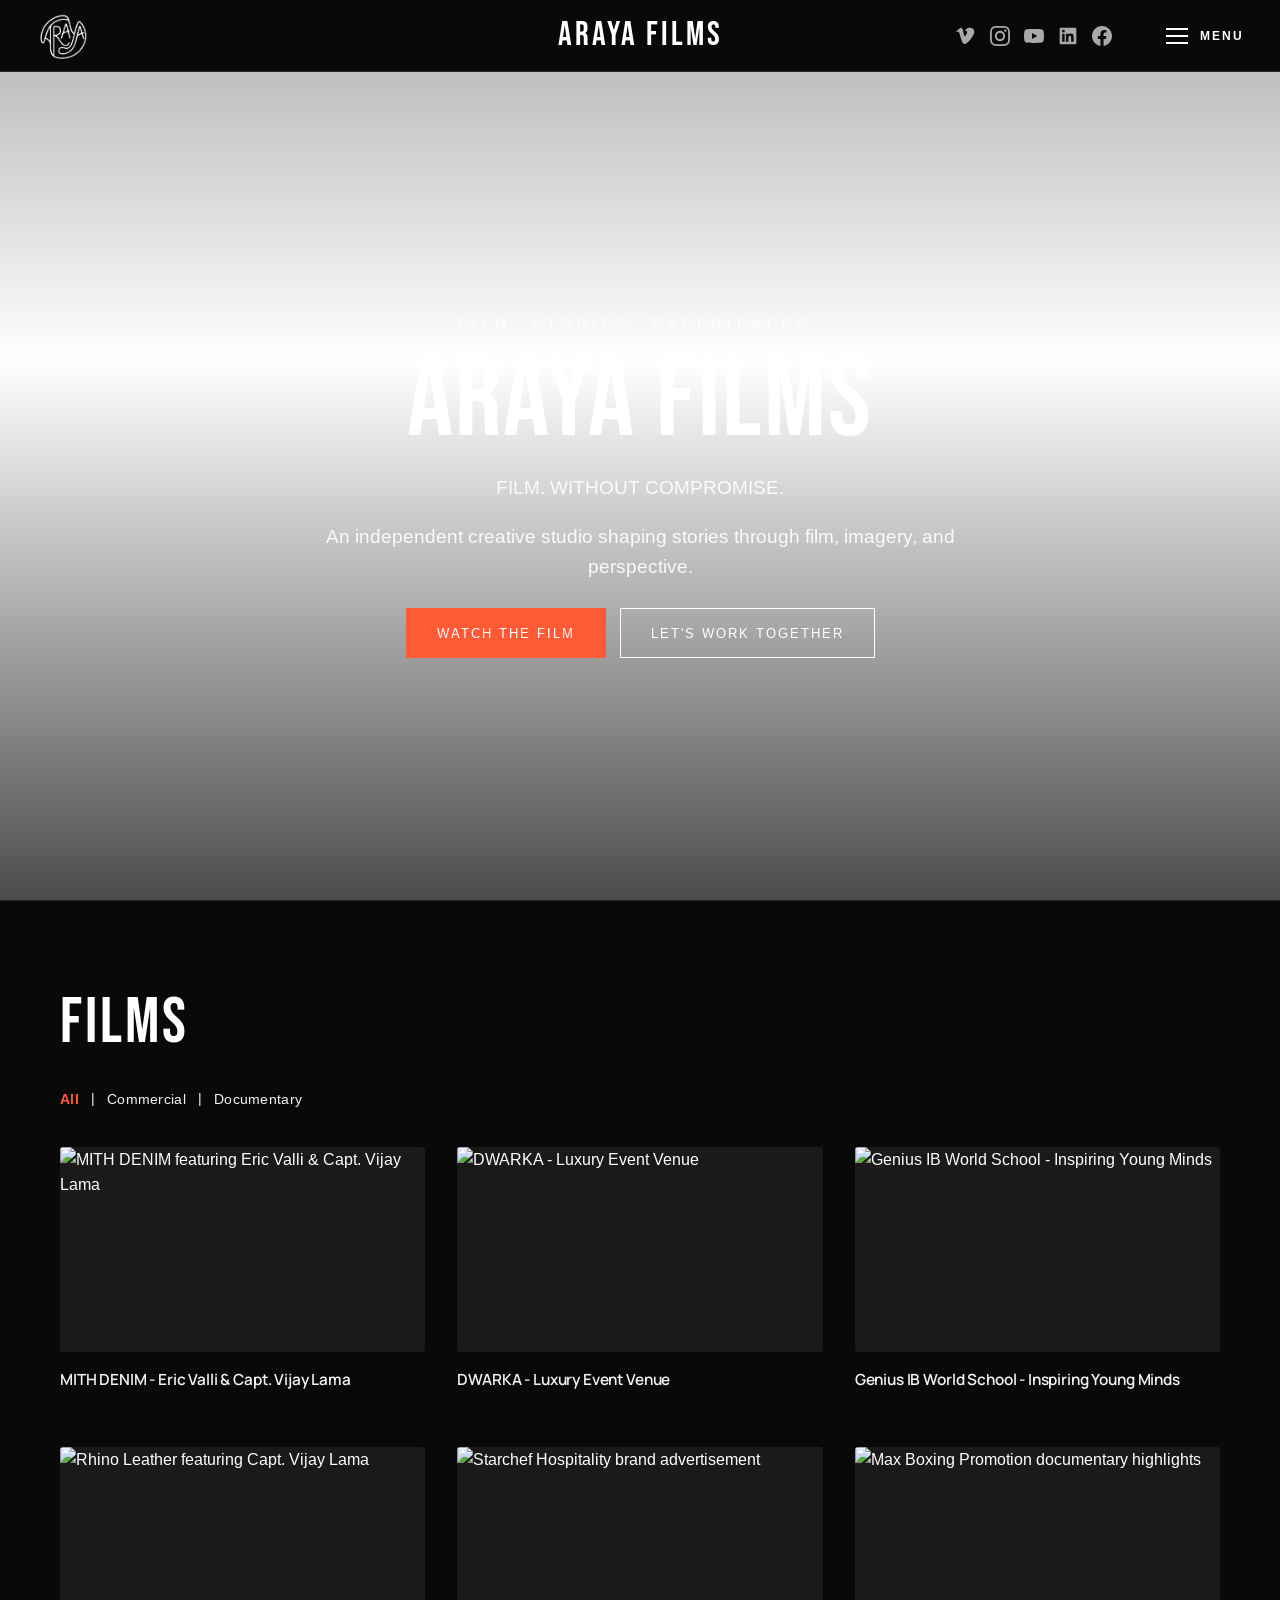
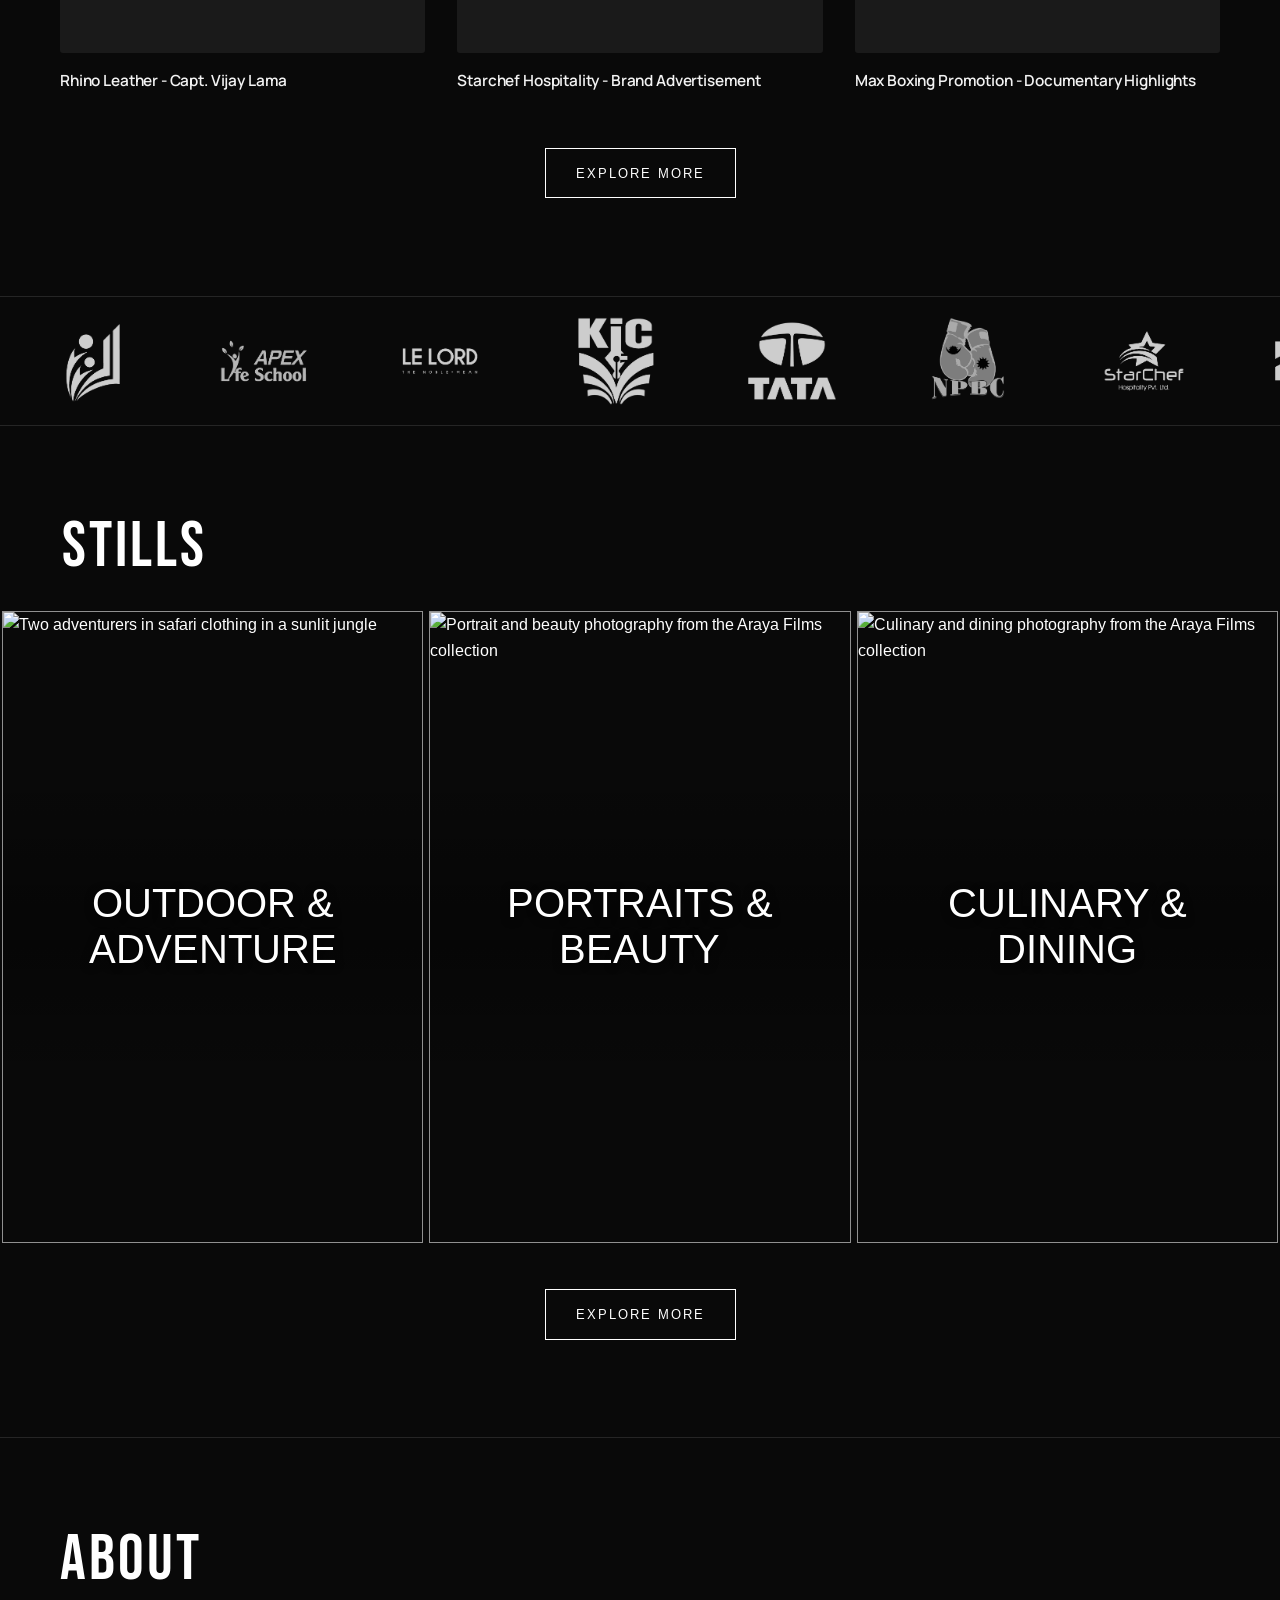
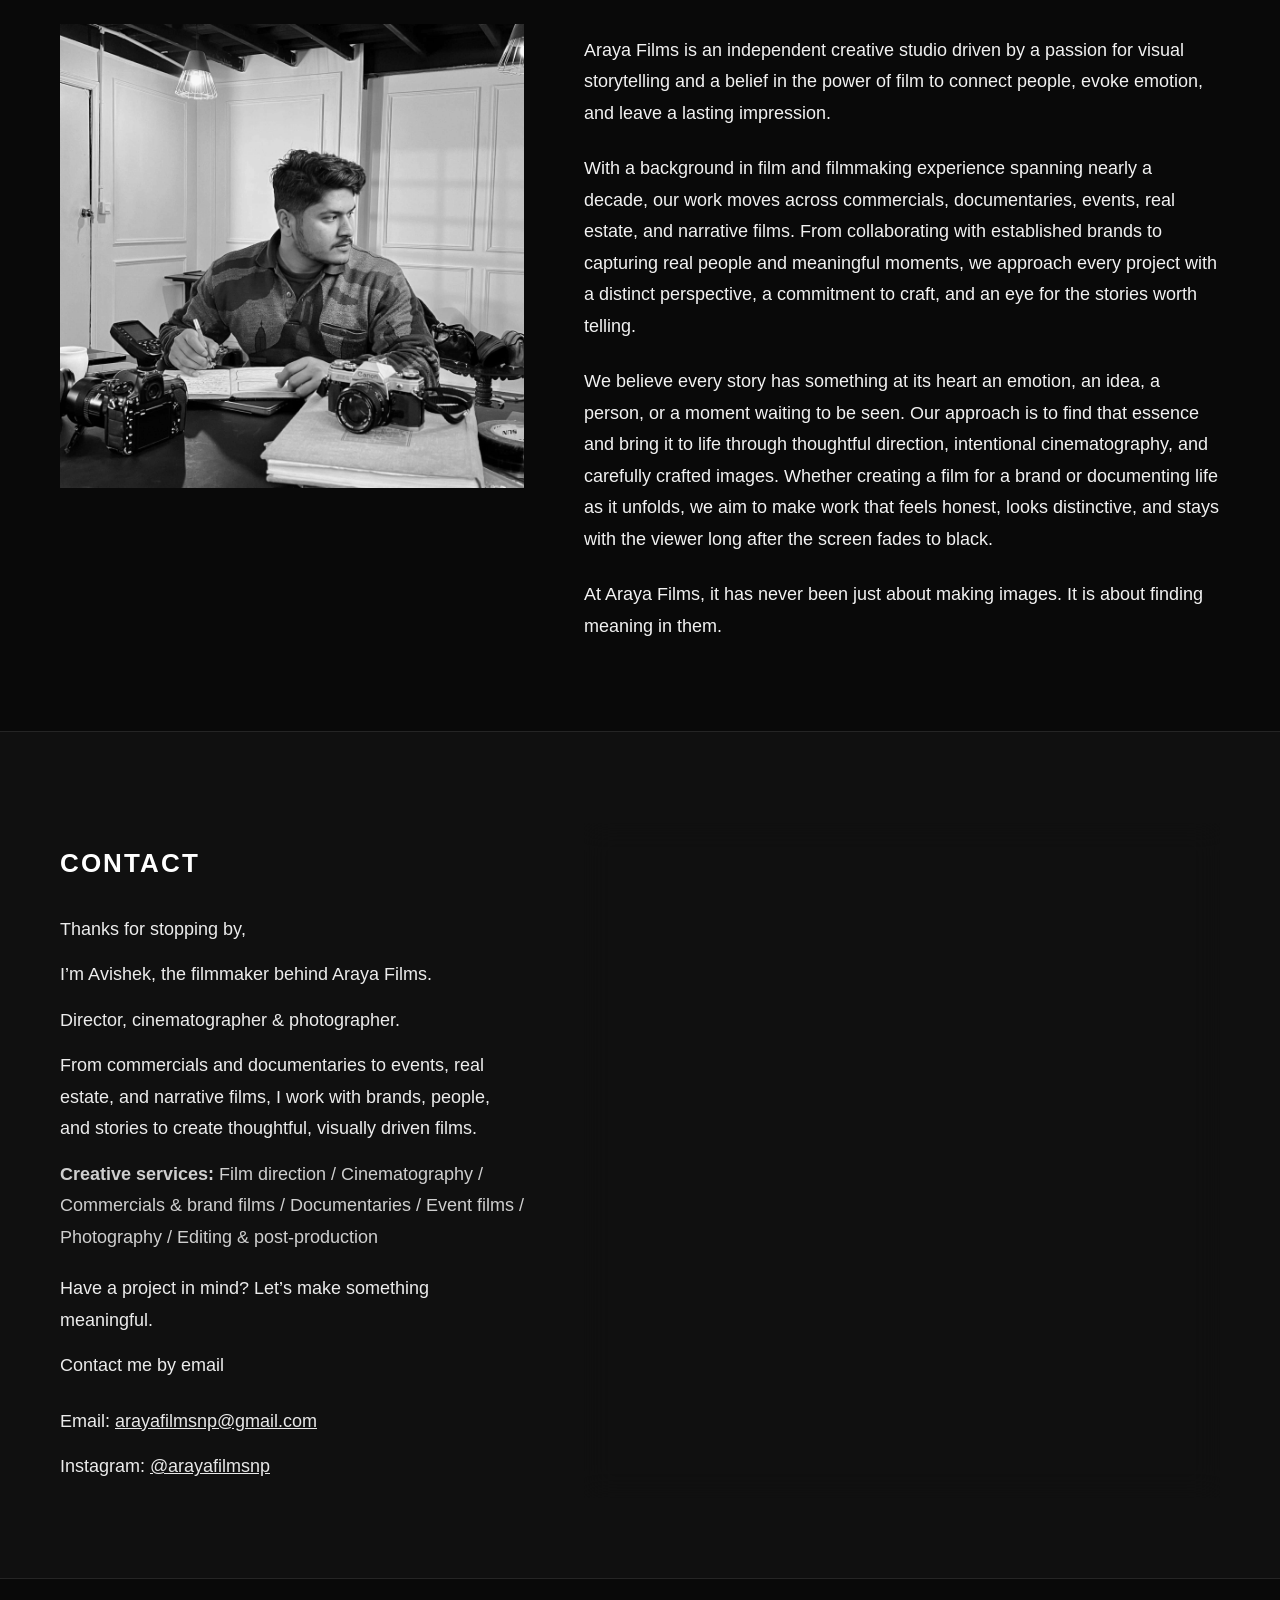
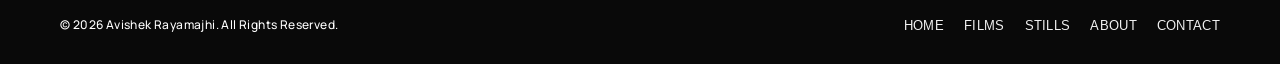
==== index.html @ 0a6249f9 "video" ====
<!DOCTYPE html>
<html lang="en">
<head>
  <meta charset="UTF-8" />
  <meta name="viewport" content="width=device-width, initial-scale=1.0" />
  <title>Araya Films · Filmmaker & Cinematographer </title>
  <meta name="description" content="Araya Films — Independent film production collective based in Christchurch, New Zealand. Directed and shot by Avishek: documentary, commercial, surf, and narrative film." />
  <link rel="stylesheet" href="css/style.css" />
  <link rel="stylesheet" href="css/effects.css?v=14" />
</head>
<body class="home-page">

  <!-- ═══════════════════════════════════════════
       HEADER
  ═══════════════════════════════════════════ -->
  <header class="site-header">
    <div class="header__top">
      <div class="header__left">
        <a class="header__brand" href="#home" aria-label="Araya Films home">
          <img src="assets/images/logo.png" alt="Araya Films logo" />
        </a>
      </div>
      <button class="hamburger" aria-label="Open menu" aria-expanded="false" aria-controls="main-nav">
        <span></span><span></span><span></span>
        <b>MENU</b>
      </button>
      <!-- Social Icons -->
      <div class="header__social" aria-label="Social media links">
        <a href="https://vimeo.com/user265336481" target="_blank" rel="noopener" aria-label="Vimeo">
          <svg viewBox="0 0 24 24" aria-hidden="true"><path d="M22 7.2c-.1 2.1-1.6 5-4.4 8.7-3 3.8-5.5 5.7-7.5 5.7-1.3 0-2.3-1.2-3.2-3.5L4 8.4c-.3-1.2-.7-1.8-1-1.8-.1 0-.7.3-1.7 1L.4 6.3l2.7-2.4C4.3 2.9 5.2 2.3 5.8 2.3c1.4-.1 2.3.8 2.6 2.9.4 2.3.6 3.7.8 4.2.4 1.9.8 2.8 1.3 2.8.4 0 1-.6 1.7-1.8.8-1.2 1.2-2.1 1.2-2.8.1-1-.3-1.6-1.2-1.6-.4 0-.9.1-1.3.3.9-2.9 2.6-4.3 5.1-4.2 4.2.1 6.1 1.8 6 5.1z"/></svg>
        </a>
        <a href="https://www.instagram.com/arayafilmsnp/" target="_blank" rel="noopener" aria-label="Instagram">
          <svg viewBox="0 0 24 24" xmlns="http://www.w3.org/2000/svg"><path d="M12 2.163c3.204 0 3.584.012 4.85.07 3.252.148 4.771 1.691 4.919 4.919.058 1.265.069 1.645.069 4.849 0 3.205-.012 3.584-.069 4.849-.149 3.225-1.664 4.771-4.919 4.919-1.266.058-1.644.07-4.85.07-3.204 0-3.584-.012-4.849-.07-3.26-.149-4.771-1.699-4.919-4.92-.058-1.265-.07-1.644-.07-4.849 0-3.204.013-3.583.07-4.849.149-3.227 1.664-4.771 4.919-4.919 1.266-.057 1.645-.069 4.849-.069zm0-2.163c-3.259 0-3.667.014-4.947.072-4.358.2-6.78 2.618-6.98 6.98-.059 1.281-.073 1.689-.073 4.948 0 3.259.014 3.668.072 4.948.2 4.358 2.618 6.78 6.98 6.98 1.281.058 1.689.072 4.948.072 3.259 0 3.668-.014 4.948-.072 4.354-.2 6.782-2.618 6.979-6.98.059-1.28.073-1.689.073-4.948 0-3.259-.014-3.667-.072-4.947-.196-4.354-2.617-6.78-6.979-6.98-1.281-.059-1.69-.073-4.949-.073zm0 5.838c-3.403 0-6.162 2.759-6.162 6.162s2.759 6.163 6.162 6.163 6.162-2.759 6.162-6.163c0-3.403-2.759-6.162-6.162-6.162zm0 10.162c-2.209 0-4-1.79-4-4 0-2.209 1.791-4 4-4s4 1.791 4 4c0 2.21-1.791 4-4 4zm6.406-11.845c-.796 0-1.441.645-1.441 1.44s.645 1.44 1.441 1.44c.795 0 1.439-.645 1.439-1.44s-.644-1.44-1.439-1.44z"/></svg>
        </a>
        <a href="https://www.youtube.com/@ArayaFilmsNP" target="_blank" rel="noopener" aria-label="YouTube">
          <svg viewBox="0 0 24 24" xmlns="http://www.w3.org/2000/svg"><path d="M23.495 6.205a3.007 3.007 0 0 0-2.088-2.088c-1.87-.501-9.396-.501-9.396-.501s-7.507-.01-9.396.501A3.007 3.007 0 0 0 .527 6.205a31.247 31.247 0 0 0-.522 5.805 31.247 31.247 0 0 0 .522 5.783 3.007 3.007 0 0 0 2.088 2.088c1.868.502 9.396.502 9.396.502s7.506 0 9.396-.502a3.007 3.007 0 0 0 2.088-2.088 31.247 31.247 0 0 0 .5-5.783 31.247 31.247 0 0 0-.5-5.805zM9.609 15.601V8.408l6.264 3.602z"/></svg>
        </a>
        <a href="https://www.linkedin.com/company/arayafilms/" target="_blank" rel="noopener" aria-label="LinkedIn">
          <svg viewBox="0 0 24 24" aria-hidden="true"><path d="M20.45 2H3.55C2.69 2 2 2.68 2 3.52v16.96c0 .84.69 1.52 1.55 1.52h16.9c.86 0 1.55-.68 1.55-1.52V3.52c0-.84-.69-1.52-1.55-1.52zM7.93 18.75H4.98V9.2h2.95v9.55zM6.45 7.9a1.71 1.71 0 1 1 0-3.42 1.71 1.71 0 0 1 0 3.42zm12.3 10.85H15.8V14.1c0-1.11-.02-2.54-1.55-2.54-1.55 0-1.79 1.21-1.79 2.46v4.73H9.51V9.2h2.83v1.3h.04c.39-.74 1.36-1.52 2.8-1.52 3 0 3.57 1.98 3.57 4.55v5.22z"/></svg>
        </a>
        <a href="https://www.facebook.com/Arayafilmsnp" target="_blank" rel="noopener" aria-label="Facebook">
          <svg viewBox="0 0 24 24" xmlns="http://www.w3.org/2000/svg"><path d="M24 12.073c0-6.627-5.373-12-12-12s-12 5.373-12 12c0 5.99 4.388 10.954 10.125 11.854v-8.385H7.078v-3.47h3.047V9.43c0-3.007 1.792-4.669 4.533-4.669 1.312 0 2.686.235 2.686.235v2.953H15.83c-1.491 0-1.956.925-1.956 1.874v2.25h3.328l-.532 3.47h-2.796v8.385C19.612 23.027 24 18.062 24 12.073z"/></svg>
        </a>
      </div>
      <!-- Logo -->
      <div class="header__logo">
        <a href="#home">ARAYA FILMS</a>
      </div>
    </div>

    <!-- Navigation -->
    <nav class="header__nav" id="main-nav" aria-label="Main navigation" inert>
      <a href="#home">Home</a>
      <a href="video.html">Films</a>
      <a href="photo.html">STILLS</a>
      <a href="about.html">About</a>
      <a href="contact.html">Contact</a>
    </nav>
  </header>

  <!-- ═══════════════════════════════════════════
       HERO
  ═══════════════════════════════════════════ -->
  <main>
    <section id="home" class="hero" aria-label="Araya Films featured video">
      <div class="hero__video-wrap">
        <iframe
          class="hero__video"
          src="https://player.vimeo.com/video/1241353725?background=1&amp;autoplay=1&amp;muted=1&amp;loop=1&amp;playsinline=1"
          title="Araya Films featured film"
          allow="autoplay; encrypted-media; picture-in-picture"
          referrerpolicy="strict-origin-when-cross-origin"
          tabindex="-1"
          aria-hidden="true"
        ></iframe>
        <div class="hero__overlay">
          <p class="hero__eyebrow">FILM. STORIES. EXPERIENCES.</p>
          <h1 class="hero__title">ARAYA FILMS</h1>
          <p class="hero__tagline">FILM. WITHOUT COMPROMISE.</p>
          <p class="hero__tagline">An independent creative studio shaping stories through film, imagery, and perspective.</p>
          <div class="hero__cta">
            <a class="btn btn--solid" href="https://vimeo.com/1241353725" target="_blank" rel="noopener">Watch the film</a>
            <a class="btn" href="#contact">Let's work together</a>
          </div>
        </div>
      </div>
    </section>

    <section id="video" class="home-section video-page">
      <h2 class="home-section__heading">Films</h2>

      <!-- Filter Bar -->
      <div class="filter-bar" role="group" aria-label="Filter videos by category">
        <button class="filter-bar__item active" data-filter="all">All</button>
        <span class="filter-bar__sep">|</span>
        <button class="filter-bar__item" data-filter="commercial">Commercial</button>
        <span class="filter-bar__sep">|</span>
        <button class="filter-bar__item" data-filter="documentary">Documentary</button>
      </div>

      <!-- Video Grid -->
      <div class="video-grid">

        <article class="video-card" data-category="commercial" data-youtube-id="Uux17f0zGbc" tabindex="0" role="button" aria-label="Play MITH DENIM - Featuring Eric Valli &amp; Capt. Vijay Lama">
          <p class="video-card__title">MITH DENIM - Eric Valli &amp; Capt. Vijay Lama</p>
          <div class="video-card__thumbnail-wrap">
            <img class="video-card__thumbnail" src="https://i.ytimg.com/vi/Uux17f0zGbc/maxresdefault.jpg" alt="MITH DENIM featuring Eric Valli &amp; Capt. Vijay Lama" loading="lazy" />
          </div>
        </article>

        <article class="video-card" data-category="commercial" data-youtube-id="FcHYozYj7hc" tabindex="0" role="button" aria-label="Play DWARKA - Luxury Event Venue">
          <p class="video-card__title">DWARKA - Luxury Event Venue</p>
          <div class="video-card__thumbnail-wrap">
            <img class="video-card__thumbnail" src="https://i.ytimg.com/vi/FcHYozYj7hc/maxresdefault.jpg" alt="DWARKA - Luxury Event Venue" loading="lazy" />
          </div>
        </article>

        <article class="video-card" data-category="commercial" data-youtube-id="0odbYhpddE4" tabindex="0" role="button" aria-label="Play Genius IB World School - Inspiring Young Minds">
          <p class="video-card__title">Genius IB World School - Inspiring Young Minds</p>
          <div class="video-card__thumbnail-wrap">
            <img class="video-card__thumbnail" src="https://i.ytimg.com/vi/0odbYhpddE4/maxresdefault.jpg" alt="Genius IB World School - Inspiring Young Minds" loading="lazy" />
          </div>
        </article>

        <article class="video-card" data-category="commercial" data-youtube-id="MsE6sM8JlhQ" tabindex="0" role="button" aria-label="Play Rhino Leather - Featuring Capt. Vijay Lama">
          <p class="video-card__title">Rhino Leather - Capt. Vijay Lama</p>
          <div class="video-card__thumbnail-wrap">
            <img class="video-card__thumbnail" src="https://i.ytimg.com/vi/MsE6sM8JlhQ/maxresdefault.jpg" alt="Rhino Leather featuring Capt. Vijay Lama" loading="lazy" />
          </div>
        </article>

        <article class="video-card" data-category="commercial" data-youtube-id="2cQOiRifxII" tabindex="0" role="button" aria-label="Play Starchef Hospitality - Brand Advertisement">
          <p class="video-card__title">Starchef Hospitality - Brand Advertisement</p>
          <div class="video-card__thumbnail-wrap">
            <img class="video-card__thumbnail" src="https://i.ytimg.com/vi/2cQOiRifxII/maxresdefault.jpg" alt="Starchef Hospitality brand advertisement" loading="lazy" />
          </div>
        </article>

        <article class="video-card" data-category="documentary" data-youtube-id="84Jf79XKkms" tabindex="0" role="button" aria-label="Play Max Boxing Promotion - Documentary Highlights">
          <p class="video-card__title">Max Boxing Promotion - Documentary Highlights</p>
          <div class="video-card__thumbnail-wrap">
            <img class="video-card__thumbnail" src="https://i.ytimg.com/vi/84Jf79XKkms/maxresdefault.jpg" alt="Max Boxing Promotion documentary highlights" loading="lazy" />
          </div>
        </article>

        <article class="video-card hidden" data-category="commercial" data-youtube-id="dHi0sV9MF3M" tabindex="0" role="button" aria-label="Play Miss Global International - The Crown, The Glamour, The Glory">
          <p class="video-card__title">Miss Global International - The Crown, The Glamour, The Glory</p>
          <div class="video-card__thumbnail-wrap">
            <img class="video-card__thumbnail" src="https://i.ytimg.com/vi/dHi0sV9MF3M/maxresdefault.jpg" alt="Miss Global International" loading="lazy" />
          </div>
        </article>

        <article class="video-card hidden" data-category="commercial" data-youtube-id="iVH3ZJ4W5h8" tabindex="0" role="button" aria-label="Play Necked Express - Featuring Pradeep Khadka">
          <p class="video-card__title">Necked Express - Pradeep Khadka</p>
          <div class="video-card__thumbnail-wrap">
            <img class="video-card__thumbnail" src="https://i.ytimg.com/vi/iVH3ZJ4W5h8/maxresdefault.jpg" alt="Necked Express featuring Pradeep Khadka" loading="lazy" />
          </div>
        </article>

        <article class="video-card hidden" data-category="commercial" data-youtube-id="vj2KEvGwh6w" tabindex="0" role="button" aria-label="Play The Art of Sushi - Starchef Hospitality">
          <p class="video-card__title">The Art of Sushi - Starchef Hospitality</p>
          <div class="video-card__thumbnail-wrap">
            <img class="video-card__thumbnail" src="https://i.ytimg.com/vi/vj2KEvGwh6w/maxresdefault.jpg" alt="The Art of Sushi cinematic food film" loading="lazy" />
          </div>
        </article>

        <article class="video-card hidden" data-category="commercial" data-youtube-id="pedxbsb6y5U" tabindex="0" role="button" aria-label="Play Pulse Fitness">
          <p class="video-card__title">Pulse Fitness</p>
          <div class="video-card__thumbnail-wrap">
            <img class="video-card__thumbnail" src="https://i.ytimg.com/vi/pedxbsb6y5U/maxresdefault.jpg" alt="Pulse Fitness" loading="lazy" />
          </div>
        </article>

        <article class="video-card hidden" data-category="music" data-youtube-id="wwD7otixWow" tabindex="0" role="button" aria-label="Play The Noble - Mean I Le Lord">
          <p class="video-card__title">The Noble - Mean I Le Lord</p>
          <div class="video-card__thumbnail-wrap">
            <img class="video-card__thumbnail" src="https://i.ytimg.com/vi/wwD7otixWow/maxresdefault.jpg" alt="The Noble - Mean I Le Lord" loading="lazy" />
          </div>
        </article>

      </div><!-- /.video-grid -->
      <div class="home-section__actions">
        <a class="btn" href="video.html">Explore More</a>
      </div>
    </section>

    <section class="brand-strip home-section" aria-label="Brands we have worked with" tabindex="0">
      <div class="brand-strip__track">
        <ul class="brand-strip__group">
          <li class="brand-strip__item"><img src="assets/images/brands/genius.png" alt="Genius" width="980" height="980" loading="lazy" /></li>
          <li class="brand-strip__item"><img src="assets/images/brands/apex.png" alt="Apex" width="980" height="980" loading="lazy" /></li>
          <li class="brand-strip__item"><img src="assets/images/brands/le%20lord.png" alt="Le Lord" width="980" height="980" loading="lazy" /></li>
          <li class="brand-strip__item"><img src="assets/images/brands/KIC.png" alt="KIC" width="980" height="980" loading="lazy" /></li>
          <li class="brand-strip__item"><img src="assets/images/brands/tata.png" alt="Tata" width="980" height="980" loading="lazy" /></li>
          <li class="brand-strip__item"><img src="assets/images/brands/npbc.png" alt="NPBC" width="980" height="980" loading="lazy" /></li>
          <li class="brand-strip__item"><img src="assets/images/brands/starchef.png" alt="Starchef" width="980" height="980" loading="lazy" /></li>
          <li class="brand-strip__item"><img src="assets/images/brands/hfl.png" alt="HFL" width="980" height="980" loading="lazy" /></li>
          <li class="brand-strip__item"><img src="assets/images/brands/pulse.png" alt="Pulse" width="980" height="980" loading="lazy" /></li>
          <li class="brand-strip__item"><img src="assets/images/brands/united.png" alt="United" width="980" height="980" loading="lazy" /></li>
          <li class="brand-strip__item"><img src="assets/images/brands/max.png" alt="Max" width="980" height="980" loading="lazy" /></li>
          <li class="brand-strip__item"><img src="assets/images/brands/global%20ime.png" alt="Global IME" width="980" height="980" loading="lazy" /></li>
          <li class="brand-strip__item"><img src="assets/images/brands/who.png" alt="World Health Organization" width="980" height="980" loading="lazy" /></li>
          <li class="brand-strip__item"><img src="assets/images/brands/prime.png" alt="Prime" width="980" height="980" loading="lazy" /></li>
          <li class="brand-strip__item"><img src="assets/images/brands/mith.png" alt="Mith" width="980" height="980" loading="lazy" /></li>
          <li class="brand-strip__item"><img src="assets/images/brands/hardik%20ivf.png" alt="Hardik IVF" width="980" height="980" loading="lazy" /></li>
          <li class="brand-strip__item"><img src="assets/images/brands/dwarka.png" alt="Dwarka" width="980" height="980" loading="lazy" /></li>
          <li class="brand-strip__item"><img src="assets/images/brands/rhino.png" alt="Rhino" width="980" height="980" loading="lazy" /></li>
          <li class="brand-strip__item"><img src="assets/images/brands/mangalam.png" alt="Mangalam" width="980" height="980" loading="lazy" /></li>
          <li class="brand-strip__item"><img src="assets/images/brands/vivo.png" alt="Vivo" width="980" height="980" loading="lazy" /></li>
          <li class="brand-strip__item"><img src="assets/images/brands/bajaj.png" alt="Vivo" width="980" height="980" loading="lazy" /></li>
          <li class="brand-strip__item"><img src="assets/images/brands/casa.png" alt="Casa" width="980" height="980" loading="lazy" /></li>
        </ul>
      </div>
    </section>

    <section id="photo" class="home-section home-photo" aria-label="Photography">
      <h2 class="home-section__heading"><a href="photo.html">STILLS</a></h2>
      <figure class="home-photo__panel">
        <img src="https://live.staticflickr.com/65535/55621890970_f42a86e80d_b.jpg" alt="Two adventurers in safari clothing in a sunlit jungle" loading="lazy" />
        <figcaption>Outdoor &amp;<br />Adventure</figcaption>
      </figure>
      <figure class="home-photo__panel">
        <img src="https://live.staticflickr.com/65535/55625203429_cf117c8139_b.jpg" alt="Portrait and beauty photography from the Araya Films collection" loading="lazy" />
        <figcaption>Portraits &amp;<br />Beauty</figcaption>
      </figure>
      <figure class="home-photo__panel">
        <img src="https://live.staticflickr.com/65535/55624994066_b5d4d79705_b.jpg" alt="Culinary and dining photography from the Araya Films collection" loading="lazy" />
        <figcaption>Culinary &amp;<br />Dining</figcaption>
      </figure>
      <div class="home-section__actions">
        <a class="btn" href="photo.html">Explore More</a>
      </div>
    </section>

    <section id="about" class="home-section about-page-content">
      <h2 class="home-section__heading">About</h2>
      <section class="about" aria-label="About Araya Films">

        <!-- Portrait Photo -->
        <div>
          <img
            class="about__image"
            src="assets/images/about.jpeg"
            alt="Avishek writing in a notebook at a table with filmmaking cameras"
            loading="eager"
          />
        </div>

        <!-- Bio Text -->
        <div class="about__text">
          <p>
            Araya Films is an independent creative studio driven by a passion for visual storytelling and a belief in the power of film to connect people, evoke emotion, and leave a lasting impression.
          </p>
          <p>
            With a background in film and filmmaking experience spanning nearly a decade, our work moves across commercials, documentaries, events, real estate, and narrative films. From collaborating with established brands to capturing real people and meaningful moments, we approach every project with a distinct perspective, a commitment to craft, and an eye for the stories worth telling.
          </p>
          <p>
            We believe every story has something at its heart an emotion, an idea, a person, or a moment waiting to be seen. Our approach is to find that essence and bring it to life through thoughtful direction, intentional cinematography, and carefully crafted images. Whether creating a film for a brand or documenting life as it unfolds, we aim to make work that feels honest, looks distinctive, and stays with the viewer long after the screen fades to black.
          </p>
          <p>
            At Araya Films, it has never been just about making images. It is about finding meaning in them.
          </p>
        </div>

      </section>
    </section>

    <section id="contact" class="home-section home-contact">
      <div class="contact">

        <!-- Left: Contact Info -->
        <section class="contact__info" aria-label="Contact information">
          <h2>Contact</h2>
          <p>Thanks for stopping by,</p>
          <p>I’m Avishek, the filmmaker behind Araya Films.</p>
          <p>Director, cinematographer &amp; photographer.</p>

          <p>From commercials and documentaries to events, real estate, and narrative films, I work with brands, people, and stories to create thoughtful, visually driven films.</p>

          <p class="gear-list">
            <strong>Creative services:</strong> Film direction / Cinematography / Commercials &amp; brand films / Documentaries / Event films / Photography / Editing &amp; post-production
          </p>

          <p>Have a project in mind? Let’s make something meaningful.</p>

          <p>Contact me by email</p>
          <div class="contact-details">
            <p>
              Email: <a href="mailto:arayafilmsnp@gmail.com">arayafilmsnp@gmail.com</a>
            </p>
            <p>
              Instagram: <a href="https://www.instagram.com/arayafilmsnp/" target="_blank" rel="noopener">@arayafilmsnp</a>
            </p>
          </div>
        </section>

        <!-- Right: Contact Form -->
        <section class="contact__form-wrap" aria-label="Contact form">
          <p>Or use the form below to tell me a little about your project. I’d love to hear what you have in mind.</p>
          <p class="form__heading">Send a message</p>
          <form class="form" id="contact-form" novalidate>

            <!-- Name Row -->
            <div class="form__group">
              <label class="form__label" for="first-name">Name</label>
              <div class="form__row">
                <input
                  class="form__input"
                  type="text"
                  id="first-name"
                  name="first_name"
                  placeholder="First Name"
                  required
                  autocomplete="given-name"
                />
                <input
                  class="form__input"
                  type="text"
                  id="last-name"
                  name="last_name"
                  placeholder="Last Name"
                  required
                  autocomplete="family-name"
                />
              </div>
            </div>

            <!-- Email -->
            <div class="form__group">
              <label class="form__label" for="email">Email</label>
              <input
                class="form__input"
                type="email"
                id="email"
                name="email"
                placeholder="your@email.com"
                required
                autocomplete="email"
              />
            </div>

            <!-- Message -->
            <div class="form__group">
              <label class="form__label" for="message">Message</label>
              <textarea
                class="form__textarea"
                id="message"
                name="message"
                placeholder="Tell me about your project..."
                required
              ></textarea>
            </div>

            <!-- Submit -->
            <button class="form__submit" type="submit" id="contact-submit">Send</button>

            <!-- Success message -->
            <div class="form__success" role="alert" aria-live="polite">
              ✓ &nbsp;Thanks! Your message has been sent. I'll be in touch soon.
            </div>

          </form>
        </section>
      </div>
    </section>
  </main>

  <!-- ═══════════════════════════════════════════
       FOOTER
  ═══════════════════════════════════════════ -->
  <footer class="site-footer">
    <div class="footer__links">
      <a href="#home">home</a>
      <a href="#video">films</a>
      <a href="photo.html">STILLS</a>
      <a href="#about">about</a>
      <a href="#contact">contact</a>
    </div>
    <div class="footer__credits">
      <p>&copy; 2026 Avishek Rayamajhi. All Rights Reserved.</p>
    </div>
  </footer>

  <script src="js/main.js?v=2"></script>
  <script src="js/effects.js?v=2"></script>
</body>
</html>
---- css/style.css ----
/* ============================================================
   ARAYA FILMS · Portfolio Website
   style.css — Master Stylesheet
   ============================================================ */

/* ── Google Fonts ─────────────────────────────────────────── */
@import url('https://fonts.googleapis.com/css2?family=Arimo:ital,wght@0,400;0,700;1,400;1,700&family=Bebas+Neue&family=Manrope:wght@500;600&display=swap');

/* ── CSS Custom Properties ────────────────────────────────── */
:root {
  color-scheme: dark;
  --color-bg: #090909;
  --color-text: #f2f2f2;
  --color-footer-bg: #090909;
  --color-dark: #1a1a1a;
  --font-primary: 'Arimo', Arial, sans-serif;
  --font-logo: 'Bebas Neue', 'Arial Black', Impact, sans-serif;
  --header-pad-top: 32px;
  --header-pad-h: 60px;
  --transition-base: 0.3s ease;
}

/* ── Reset & Base ─────────────────────────────────────────── */
*, *::before, *::after {
  box-sizing: border-box;
  margin: 0;
  padding: 0;
}

html {
  scroll-behavior: smooth;
  font-size: 16px;
}

body {
  font-family: var(--font-primary);
  background-color: var(--color-bg);
  color: var(--color-text);
  line-height: 1.6;
  -webkit-font-smoothing: antialiased;
}

a {
  color: inherit;
  text-decoration: none;
}

img {
  display: block;
  max-width: 100%;
  height: auto;
}

ul {
  list-style: none;
}

/* ============================================================
   HEADER — Shared Component
   ============================================================ */
.site-header {
  padding: var(--header-pad-top) var(--header-pad-h) 20px;
  position: relative;
  z-index: 10;
}

/* Social row + Logo row */
.header__top {
  display: flex;
  align-items: center;
  justify-content: center;
  position: relative;
  margin-bottom: 18px;
}

/* Social icons — absolutely positioned top-left of header top row */
.header__social {
  display: flex;
  align-items: center;
  gap: 14px;
  position: absolute;
  left: 0;
  top: 50%;
  transform: translateY(-50%);
}

.header__social a {
  display: flex;
  align-items: center;
  justify-content: center;
  width: 22px;
  height: 22px;
  transition: opacity var(--transition-base);
}

.header__social a:hover {
  opacity: 0.55;
}

.header__social svg {
  width: 20px;
  height: 20px;
  fill: currentColor;
}

/* Logo */
.header__logo a {
  font-family: var(--font-logo);
  font-size: 40px;
  font-weight: 400;
  letter-spacing: 3px;
  color: var(--color-text);
  text-decoration: none;
  transition: opacity var(--transition-base);
}

.header__logo a:hover {
  opacity: 0.7;
}

/* Navigation */
.header__nav {
  display: flex;
  justify-content: center;
  align-items: center;
  gap: 28px;
}

.header__nav a {
  font-family: var(--font-primary);
  font-size: 14px;
  font-weight: 400;
  letter-spacing: 0.5px;
  color: var(--color-text);
  text-decoration: none;
  transition: opacity var(--transition-base);
  padding-bottom: 2px;
  border-bottom: 1px solid transparent;
}

.header__nav a:hover {
  opacity: 0.6;
}

.header__nav a.active {
  border-bottom: 1px solid currentColor;
}

/* Hamburger — hidden on desktop */
.hamburger {
  display: none;
  flex-direction: column;
  gap: 5px;
  cursor: pointer;
  position: absolute;
  right: 0;
  top: 50%;
  transform: translateY(-50%);
  z-index: 20;
  background: none;
  border: none;
  padding: 4px;
}

.hamburger span {
  display: block;
  width: 24px;
  height: 2px;
  background-color: currentColor;
  transition: var(--transition-base);
}

.hamburger.open span:nth-child(1) { transform: translateY(7px) rotate(45deg); }
.hamburger.open span:nth-child(2) { opacity: 0; }
.hamburger.open span:nth-child(3) { transform: translateY(-7px) rotate(-45deg); }

/* ============================================================
   FOOTER — Shared Component
   ============================================================ */
.site-footer {
  display: flex;
  justify-content: space-between;
  align-items: center;
  flex-wrap: wrap;
  gap: 20px 32px;
  padding: 36px var(--header-pad-h) 28px;
  text-align: center;
  margin-top: 60px;
}

.footer__links {
  display: flex;
  justify-content: center;
  align-items: center;
  gap: 12px 20px;
  flex-wrap: wrap;
}

.footer__links a {
  text-transform: uppercase;
  font-family: var(--font-primary);
  font-size: 13px;
  font-weight: 400;
  color: var(--color-text);
  text-decoration: underline;
  letter-spacing: 0.3px;
  transition: opacity var(--transition-base);
}

.footer__credits {
  order: -1;
  display: flex;
  justify-content: space-between;
  align-items: baseline;
  flex-wrap: wrap;
  gap: 12px 24px;
  font-family: 'Manrope', var(--font-primary);
  font-size: 12px;
  font-weight: 500;
  line-height: 1.7;
  letter-spacing: 0.4px;
  text-align: left;
}

.footer__links a:hover {
  opacity: 0.55;
}

.footer__links .sep {
  font-size: 13px;
  color: var(--color-text);
  margin: 0 8px;
}

/* ============================================================
   HOME PAGE
   ============================================================ */
.hero {
  padding: 20px var(--header-pad-h) 0;
}

.hero__image {
  width: 100%;
  height: 82vh;
  min-height: 500px;
  object-fit: cover;
  display: block;
}

/* ============================================================
   VIDEO PAGE
   ============================================================ */
.video-page {
  padding: 0 var(--header-pad-h);
}

.filter-bar {
  display: flex;
  align-items: center;
  gap: 0;
  margin-bottom: 36px;
  flex-wrap: wrap;
}

.filter-bar__item {
  font-family: var(--font-primary);
  font-size: 14px;
  color: var(--color-text);
  cursor: pointer;
  padding: 4px 0;
  background: none;
  border: none;
  font-weight: 400;
  transition: opacity var(--transition-base);
  letter-spacing: 0.3px;
}

.filter-bar__item:hover {
  opacity: 0.55;
}

.filter-bar__item.active {
  font-weight: 700;
}

.filter-bar__sep {
  font-size: 14px;
  color: var(--color-text);
  margin: 0 12px;
  user-select: none;
}

.video-grid {
  display: grid;
  grid-template-columns: repeat(3, 1fr);
  gap: 40px 32px;
}

.video-card {
  cursor: pointer;
  display: flex;
  flex-direction: column;
}

.video-card.hidden {
  display: none;
}

.video-card__title {
  font-family: 'Manrope', var(--font-primary);
  font-size: clamp(15px, 1.2vw, 17px);
  font-weight: 600;
  color: var(--color-text);
  margin: 0;
  padding: 16px 0;
  line-height: 1.5;
  letter-spacing: -0.15px;
}

.video-card__thumbnail-wrap {
  order: -1;
  flex-shrink: 0;
  border-radius: 3px;
  overflow: hidden;
  aspect-ratio: 16 / 9;
  background-color: var(--color-dark);
}

.video-card__thumbnail {
  width: 100%;
  height: 100%;
  object-fit: cover;
  transition: transform 0.55s ease;
  display: block;
}

.video-card:hover .video-card__thumbnail,
.video-card:focus-visible .video-card__thumbnail {
  transform: scale(1.07);
}

/* ============================================================
   PHOTO PAGE
   ============================================================ */

/* Photo page — header overlaid on dark banner */
.photo-page .site-header {
  position: absolute;
  top: 0;
  left: 0;
  right: 0;
  color: #ffffff;
}

.photo-page .header__logo a,
.photo-page .header__nav a,
.photo-page .header__social svg {
  color: #ffffff;
  fill: #ffffff;
}

.photo-page .header__nav a.active {
  border-bottom-color: #ffffff;
}

.photo-page .header__social a {
  color: #ffffff;
}

.photo-banner {
  position: relative;
  width: 100%;
  height: 50vh;
  min-height: 340px;
  overflow: hidden;
}

.photo-banner__image {
  width: 100%;
  height: 100%;
  object-fit: cover;
  display: block;
}

.photo-banner__text {
  position: absolute;
  bottom: 32px;
  right: 60px;
  font-family: var(--font-primary);
  font-size: 22px;
  font-weight: 700;
  font-style: italic;
  color: #ffffff;
  letter-spacing: 0.5px;
}

.photo-gallery {
  display: grid;
  grid-template-columns: repeat(3, 1fr);
  gap: 20px;
  padding: 40px var(--header-pad-h) 0;
}

.photo-gallery__column {
  display: flex;
  flex-direction: column;
  gap: 20px;
}

.photo-gallery__item {
  overflow: hidden;
  cursor: pointer;
}

.photo-gallery__item img {
  width: 100%;
  height: auto;
  display: block;
  transition: transform 0.4s ease;
}

.photo-gallery__item:hover img {
  transform: scale(1.03);
}

/* ============================================================
   ABOUT PAGE
   ============================================================ */
.about-page-content {
  padding: 30px var(--header-pad-h) 0;
}

.about {
  display: grid;
  grid-template-columns: 40% 1fr;
  gap: 60px;
  align-items: start;
}

.about__image {
  width: 100%;
  height: auto;
  object-fit: cover;
  display: block;
  filter: grayscale(100%);
}

.about__text {
  padding-top: 10px;
}

.about__text p {
  font-family: var(--font-primary);
  font-size: 18px;
  font-weight: 400;
  color: var(--color-text);
  line-height: 1.75;
  margin-bottom: 24px;
}

.about__text p:last-child {
  margin-bottom: 0;
}

.about__text em {
  font-style: italic;
}

.about__text strong {
  font-weight: 700;
}

.about__maori {
  font-family: var(--font-primary);
  font-size: 18px;
  font-weight: 700;
  font-style: normal;
  margin-bottom: 8px !important;
}

/* ============================================================
   WAZZA PAGE
   ============================================================ */

/* Header overlaid on hero */
.wazza-page .site-header {
  position: absolute;
  top: 0;
  left: 0;
  right: 0;
  color: #ffffff;
}

.wazza-page .header__logo a,
.wazza-page .header__nav a,
.wazza-page .header__social svg {
  color: #ffffff;
  fill: #ffffff;
}

.wazza-page .header__nav a.active {
  border-bottom-color: #ffffff;
}

.wazza-page .header__social a {
  color: #ffffff;
}

.wazza-hero {
  position: relative;
  width: 100%;
  height: 85vh;
  min-height: 500px;
  overflow: hidden;
}

.wazza-hero__image {
  width: 100%;
  height: 100%;
  object-fit: cover;
  display: block;
}

/* Dark content section */
.wazza-content {
  background-color: var(--color-dark);
  padding: 70px var(--header-pad-h);
  text-align: center;
}

.wazza-content__text {
  max-width: 720px;
  margin: 0 auto 48px;
}

.wazza-content__text p {
  font-family: var(--font-primary);
  font-size: 18px;
  color: #e0e0e0;
  line-height: 1.8;
  margin-bottom: 20px;
}

.wazza-content__text p:last-child {
  margin-bottom: 0;
}

.wazza-content__text em {
  font-style: italic;
}

.wazza-content__credits {
  font-family: var(--font-primary);
  font-size: 15px;
  color: #aaaaaa;
  line-height: 1.7;
}

.wazza-video {
  max-width: 860px;
  margin: 0 auto;
}

.wazza-video__embed {
  position: relative;
  width: 100%;
  padding-bottom: 56.25%; /* 16:9 */
  height: 0;
  overflow: hidden;
}

.wazza-video__embed iframe {
  position: absolute;
  top: 0;
  left: 0;
  width: 100%;
  height: 100%;
  border: none;
}

/* Wazza page footer override */
.wazza-page .site-footer {
  background-color: var(--color-dark);
  margin-top: 0;
  padding-top: 0;
  padding-bottom: 40px;
}

.wazza-page .site-footer .footer__links a,
.wazza-page .site-footer .sep {
  color: #aaaaaa;
}

/* ============================================================
   CONTACT PAGE
   ============================================================ */
.contact-page {
  position: relative;
  min-height: 100vh;
}

.contact-page .site-header {
  position: relative;
  z-index: 10;
}

.contact__bg {
  position: fixed;
  top: 0;
  left: 0;
  width: 100%;
  height: 100%;
  object-fit: cover;
  z-index: -1;
}

.contact {
  display: grid;
  grid-template-columns: 40% 1fr;
  gap: 60px;
  padding: 40px var(--header-pad-h) 80px;
  position: relative;
  z-index: 5;
  align-items: start;
}

.contact__info {
  color: #ffffff;
  padding-top: 20px;
}

.contact__info h2 {
  font-family: var(--font-primary);
  font-size: 26px;
  font-weight: 700;
  font-style: italic;
  letter-spacing: 2px;
  text-transform: uppercase;
  margin-bottom: 28px;
  color: #ffffff;
}

.contact__info p {
  font-family: var(--font-primary);
  font-size: 16px;
  font-weight: 400;
  color: rgba(255, 255, 255, 0.92);
  line-height: 1.75;
  margin-bottom: 14px;
}

.contact__info p:last-child {
  margin-bottom: 0;
}

.contact__info em {
  font-style: italic;
}

.contact__info strong {
  font-weight: 700;
}

.contact__info .gear-list {
  font-size: 14px;
  color: rgba(255, 255, 255, 0.80);
  line-height: 1.7;
  margin-bottom: 20px;
}

.contact__info .contact-details {
  margin-top: 24px;
}

.contact__info .contact-details a {
  color: rgba(255, 255, 255, 0.9);
  text-decoration: underline;
}

.contact__info .contact-details a:hover {
  color: #ffffff;
}

/* Contact Form Card */
.contact__form-wrap {
  background-color: #151515;
  padding: 48px 40px;
  box-shadow: 0 8px 40px rgba(0, 0, 0, 0.18);
}

.form__heading {
  font-family: var(--font-primary);
  font-size: 13px;
  font-weight: 700;
  letter-spacing: 1.5px;
  text-transform: uppercase;
  color: var(--color-text);
  margin-bottom: 28px;
}

.form__group {
  margin-bottom: 22px;
}

.form__label {
  display: block;
  font-family: var(--font-primary);
  font-size: 13px;
  font-weight: 700;
  letter-spacing: 0.5px;
  color: var(--color-text);
  margin-bottom: 8px;
  text-transform: uppercase;
}

.form__row {
  display: grid;
  grid-template-columns: 1fr 1fr;
  gap: 14px;
}

.form__input,
.form__textarea {
  width: 100%;
  font-family: var(--font-primary);
  font-size: 15px;
  color: var(--color-text);
  background-color: #202020;
  border: 1px solid #444;
  padding: 12px 14px;
  outline: none;
  transition: border-color var(--transition-base), background-color var(--transition-base);
  border-radius: 0;
  -webkit-appearance: none;
}

.form__input:focus,
.form__textarea:focus {
  border-color: #999;
  background-color: #262626;
}

.form__textarea {
  resize: vertical;
  min-height: 140px;
}

.form__submit {
  font-family: var(--font-primary);
  font-size: 14px;
  font-weight: 700;
  letter-spacing: 2px;
  text-transform: uppercase;
  color: var(--color-text);
  background-color: #202020;
  border: 1.5px solid #777;
  padding: 13px 36px;
  cursor: pointer;
  transition: background-color var(--transition-base), color var(--transition-base);
  margin-top: 8px;
}

.form__submit:hover {
  background-color: #000;
  color: #fff;
}

/* Contact page footer */
.contact-page .site-footer {
  position: relative;
  z-index: 5;
  margin-top: 0;
  padding: 24px var(--header-pad-h);
  background: rgba(0, 0, 0, 0.35);
  backdrop-filter: blur(4px);
}

.contact-page .site-footer .footer__links a,
.contact-page .site-footer .sep {
  color: rgba(255, 255, 255, 0.75);
}

/* Success message */
.form__success {
  display: none;
  padding: 14px 20px;
  background: #14291b;
  border-left: 3px solid #4caf50;
  font-size: 14px;
  color: #a7e3b2;
  margin-top: 12px;
  font-family: var(--font-primary);
}

.form__success.visible {
  display: block;
}

/* ============================================================
   RESPONSIVE — Tablet (768px–1023px)
   ============================================================ */
@media (max-width: 1023px) {
  :root {
    --header-pad-h: 36px;
  }

  .video-grid {
    grid-template-columns: repeat(2, 1fr);
  }

  .photo-gallery {
    grid-template-columns: repeat(2, 1fr);
    padding: 30px 36px 0;
  }

  .about {
    grid-template-columns: 1fr;
    gap: 32px;
  }

  .about__image {
    max-width: 460px;
  }

  .contact {
    grid-template-columns: 1fr;
    gap: 36px;
    padding: 30px 36px 60px;
  }
}

/* ============================================================
   RESPONSIVE — Mobile (≤767px)
   ============================================================ */
@media (max-width: 767px) {
  :root {
    --header-pad-h: 20px;
    --header-pad-top: 20px;
  }

  /* Header mobile */
  .site-header {
    padding: 20px 20px 16px;
  }

  .header__top {
    margin-bottom: 0;
  }

  .header__logo a {
    font-size: 28px;
  }

  .hamburger {
    display: flex;
  }

  .header__nav {
    display: none;
    flex-direction: column;
    gap: 18px;
    padding: 24px 0 16px;
    border-top: 1px solid rgba(255,255,255,0.2);
    margin-top: 16px;
  }

  .header__nav.open {
    display: flex;
  }

  /* Photo & Wazza page mobile nav */
  .photo-page .header__nav,
  .wazza-page .header__nav {
    border-top-color: rgba(255,255,255,0.25);
  }

  .hero__image {
    height: 55vw;
    min-height: 260px;
  }

  .hero {
    padding: 16px 20px 0;
  }

  .video-page {
    padding: 0 20px;
  }

  .video-grid {
    grid-template-columns: 1fr;
  }

  .photo-gallery {
    grid-template-columns: 1fr;
    padding: 24px 20px 0;
  }

  .photo-banner__text {
    font-size: 16px;
    right: 20px;
    bottom: 20px;
  }

  .about-page-content {
    padding: 20px 20px 0;
  }

  .about {
    grid-template-columns: 1fr;
    gap: 24px;
  }

  .about__text p {
    font-size: 16px;
  }

  .wazza-hero {
    height: 60vw;
    min-height: 260px;
  }

  .wazza-content {
    padding: 48px 20px;
  }

  .wazza-content__text p {
    font-size: 16px;
  }

  .contact {
    grid-template-columns: 1fr;
    padding: 20px 20px 40px;
    gap: 28px;
  }

  .contact__form-wrap {
    padding: 28px 20px;
  }

  .form__row {
    grid-template-columns: 1fr;
  }

  .filter-bar {
    gap: 0;
    flex-wrap: wrap;
  }

  .site-footer {
    padding: 28px 20px 20px;
    margin-top: 40px;
  }

  .header__social {
    gap: 10px;
  }

  .header__social svg {
    width: 17px;
    height: 17px;
  }
}

/* ============================================================
   UTILITY — Page transition fade-in
   ============================================================ */
body {
  animation: pageFade 0.4s ease both;
}

@keyframes pageFade {
  from { opacity: 0; transform: translateY(6px); }
  to   { opacity: 1; transform: none; }
}

/* Video lightbox */
.video-card[data-youtube-id]{cursor:pointer}
.lightbox{position:fixed;inset:0;background:rgba(0,0,0,.88);display:none;align-items:center;justify-content:center;z-index:1000}
.lightbox.open{display:flex}
.lightbox__frame{width:min(92vw,1100px);aspect-ratio:16/9}
.lightbox__frame iframe{width:100%;height:100%;border:0}
.lightbox__close{position:absolute;top:18px;right:28px;background:none;border:0;color:#fff;font-size:44px;cursor:pointer;line-height:1}

/* Home hero video */
.hero__video{width:100%;height:82vh;min-height:500px;border:0;display:block;background:#000}
@media (max-width:767px){.hero__video{height:56vw;min-height:220px}}

/* ============================================================
   MOBILE REFINEMENTS
   ============================================================ */
html { overflow-x: clip; }
body { overflow-x: hidden; }
/* Keep one scrollbar and keep fixed video overlays relative to the viewport. */
body.video-page-body { overflow-x: clip; animation: none; }
iframe, video { max-width: 100%; }

@media (max-width: 1023px) {
  .header__nav { gap: 20px; flex-wrap: wrap; }
  .header__logo a { font-size: 34px; }
}

@media (max-width: 767px) {
  /* Logo on its own centered row; social icons + hamburger share a row above */
  .header__top {
    flex-wrap: wrap;
    justify-content: flex-start;
    row-gap: 12px;
  }
  .header__social {
    position: static;
    transform: none;
    order: 1;
  }
  .hamburger {
    position: absolute;
    top: 14px;
    right: 14px;
    transform: none;
    display: flex;
    color: var(--color-text);
    padding: 10px;
  }
  .header__logo {
    order: 3;
    width: 100%;
    text-align: center;
  }
  .header__logo a { font-size: 30px; letter-spacing: 2px; }
  .header__social a { width: 32px; height: 32px; }

  /* Light text on dark-overlay pages */
  .photo-page .hamburger,
  .wazza-page .hamburger { color: #fff; }

  .header__nav {
    text-align: center;
    margin-top: 12px;
  }
  .header__nav a { font-size: 16px; padding: 4px 0; }
  .photo-page .header__nav.open,
  .wazza-page .header__nav.open {
    background: rgba(0, 0, 0, 0.75);
    backdrop-filter: blur(6px);
    padding: 20px 0;
  }

  .hero__video { height: 56vw; min-height: 220px; }
  .filter-bar { padding: 16px 0; row-gap: 6px; }
  .filter-bar__item { padding: 6px 4px; font-size: 15px; }
  .video-grid { gap: 28px; }
  .about__image { max-width: 100%; }
  .contact__info h2 { font-size: 22px; }
  .form__input, .form__textarea { font-size: 16px; } /* prevents iOS zoom */
  .form__submit { width: 100%; }
  .lightbox__close { top: 8px; right: 16px; }
}

@media (max-width: 380px) {
  .header__logo a { font-size: 26px; }
  .footer__links a, .footer__links .sep { font-size: 12px; }
}

/* Home hero video: wrapper (desktop = unchanged, mobile = tall cropped/vertical) */
.hero__video-wrap{position:relative;width:100%;overflow:hidden;background:#000}
@media (max-width:767px){
  .hero__video-wrap{height:calc(100svh - 150px);min-height:480px}
  .hero__video{
    position:absolute;top:0;left:50%;
    height:100%;width:calc((100svh - 150px) * 16 / 9);min-width:calc(480px * 16 / 9);
    transform:translateX(-50%);
    pointer-events:none;max-width:none;
  }
}

/* Hide YouTube's title/channel bar on the home hero by cropping it out of view */
.hero__video-wrap{height:82vh;min-height:500px}
.hero__video{
  position:absolute;left:0;top:-80px;
  width:100%;height:calc(100% + 160px);min-height:0;
  pointer-events:none;
}
@media (max-width:767px){
  .hero__video-wrap{height:calc(100svh - 150px);min-height:480px}
  .hero__video{
    left:50%;top:-80px;
    height:calc(100% + 160px);
    width:calc((100svh - 150px + 160px) * 16 / 9);
    min-width:calc((480px + 160px) * 16 / 9);
    transform:translateX(-50%);
    max-width:none;
  }
}

/* Tap-to-play fallback for hero video */
.hero__play{position:absolute;inset:0;margin:auto;width:76px;height:76px;border-radius:50%;border:2px solid #fff;background:rgba(0,0,0,.45);color:#fff;font-size:28px;cursor:pointer;z-index:3;padding-left:4px}
.hero__play[hidden]{display:none}

/* Cover the hero with a centered 16:9 YouTube player at any viewport size. */
.hero__video-wrap{height:82vh;min-height:500px;container-type:size;background:#000}
.hero__video{position:absolute;inset:auto;top:50%;left:50%;width:max(100cqw,177.778cqh);height:max(100cqh,56.25cqw);min-height:0;min-width:0;max-width:none;transform:translate(-50%,-50%);pointer-events:none}
@media (max-width:767px){
  .hero__video-wrap{height:calc(100svh - 150px);min-height:480px}
}
---- css/effects.css ----
/* ============================================================
   ARAYA FILMS · effects.css — premium motion & polish layer
   ============================================================ */
:root {
  --accent: #ff5a36;
  --ease-out: cubic-bezier(.22, 1, .36, 1);
}

::selection { background: var(--accent); color: #fff; }

/* ── Scroll progress bar ───────────────────────────────── */
.scroll-progress {
  position: fixed; top: 0; left: 0; height: 3px; width: 100%;
  background: linear-gradient(90deg, var(--accent), #ffb347);
  transform: scaleX(0); transform-origin: 0 50%;
  z-index: 2000; pointer-events: none;
}

/* ── Page transition ───────────────────────────────────── */
body.is-leaving { opacity: 0; transform: translateY(-8px); transition: opacity .35s ease, transform .35s ease; }

/* ── Scroll reveal ─────────────────────────────────────── */
.reveal {
  opacity: 0; transform: translateY(46px) scale(.98);
  transition: opacity .9s var(--ease-out), transform .9s var(--ease-out);
  transition-delay: var(--delay, 0ms);
  will-change: opacity, transform;
}
.reveal.in-view { opacity: 1; transform: none; }

/* ── Nav: animated underline ───────────────────────────── */
.header__nav a { position: relative; border-bottom: 0 !important; }
.header__nav a:hover { opacity: 1; }
.header__logo a { transition: letter-spacing .5s var(--ease-out), opacity .3s; }
.header__logo a:hover { letter-spacing: 6px; opacity: 1; }
.header__social a { transition: transform .35s var(--ease-out), opacity .3s; }
.header__social a:hover { transform: translateY(-3px) scale(1.15); opacity: 1; }

/* ── Home hero overlay ─────────────────────────────────── */
.hero__video-wrap { border-radius: 4px; }
.hero__video-wrap::after {
  content: ""; position: absolute; inset: 0; z-index: 1; pointer-events: none;
  background: linear-gradient(180deg, rgba(0,0,0,.25) 0%, rgba(0,0,0,0) 35%, rgba(0,0,0,.7) 100%);
}
.hero__overlay {
  position: absolute; inset: 0; z-index: 2; color: #fff;
  display: flex; flex-direction: column; justify-content: flex-end;
  padding: clamp(24px, 5vw, 70px); pointer-events: none;
}
.hero__eyebrow {
  font-size: 13px; letter-spacing: 6px; text-transform: uppercase; opacity: .85; margin-bottom: 14px;
  animation: rise 1s .3s var(--ease-out) both;
}
.home-page .hero__eyebrow { position: relative; top: -8px; margin-left: clamp(4px, .6vw, 8px); }
.hero__title {
  font-family: var(--font-logo); font-weight: 400; line-height: .92;
  font-size: clamp(54px, 11vw, 168px); letter-spacing: 2px; overflow: hidden;
}
.hero__title span { display: inline-block; transform: translateY(110%); animation: rise-in 1.1s var(--ease-out) forwards; }
.hero__tagline {
  max-width: 520px; margin-top: 18px; font-size: clamp(15px, 1.6vw, 19px); opacity: .9;
  animation: rise 1s .9s var(--ease-out) both;
}
.hero__cta { display: flex; gap: 14px; margin-top: 26px; flex-wrap: wrap; pointer-events: auto; animation: rise 1s 1.1s var(--ease-out) both; }
.btn {
  display: inline-block; padding: 14px 30px; border: 1.5px solid #fff; color: #fff; font-size: 13px;
  letter-spacing: 2px; text-transform: uppercase; position: relative; overflow: hidden; isolation: isolate;
  transition: color .4s;
}
.btn::before {
  content: ""; position: absolute; inset: 0; background: #fff; transform: translateY(101%);
  transition: transform .45s var(--ease-out); z-index: -1;
}
.btn:hover { color: #000; }
.btn:hover::before { transform: none; }
.btn--solid { background: var(--accent); border-color: var(--accent); }
.hero__scroll {
  position: absolute; right: clamp(24px, 5vw, 70px); bottom: clamp(24px, 5vw, 70px);
  writing-mode: vertical-rl; font-size: 11px; letter-spacing: 4px; text-transform: uppercase; opacity: .8;
}
.hero__scroll::after {
  content: ""; display: block; width: 1px; height: 54px; margin: 10px auto 0; background: #fff;
  animation: drip 2s ease-in-out infinite; transform-origin: top;
}
@keyframes drip { 0% { transform: scaleY(0); } 50% { transform: scaleY(1); } 100% { transform: scaleY(0); transform-origin: bottom; } }
@keyframes rise { from { opacity: 0; transform: translateY(24px); } to { opacity: 1; transform: none; } }
@keyframes rise-in { to { transform: translateY(0); } }

/* ── Marquee ───────────────────────────────────────────── */
.marquee { overflow: hidden; padding: 38px 0 6px; white-space: nowrap; }
.marquee__track { display: inline-flex; animation: marquee 28s linear infinite; }
.marquee:hover .marquee__track { animation-play-state: paused; }
.marquee__item {
  font-family: var(--font-logo); font-size: clamp(40px, 7vw, 96px); letter-spacing: 3px; padding-right: .6em;
  color: transparent; -webkit-text-stroke: 1.5px var(--color-text);
}
.marquee__item:nth-child(even) { color: var(--color-text); -webkit-text-stroke: 0; }
.marquee__item::after { content: "✦"; color: var(--accent); -webkit-text-stroke: 0; font-size: .5em; padding-left: .6em; vertical-align: middle; }
@keyframes marquee { to { transform: translateX(-50%); } }

/* ── Home: explore tiles ───────────────────────────────── */
.explore { display: grid; grid-template-columns: repeat(3, 1fr); gap: 24px; padding: 60px var(--header-pad-h) 0; }
.tile {
  position: relative; display: block; aspect-ratio: 4 / 5; overflow: hidden; color: #fff; background: #111;
}
.tile img { position: absolute; inset: 0; width: 100%; height: 100%; object-fit: cover; transition: transform 1.1s var(--ease-out), filter .6s; filter: brightness(.7); }
.tile:hover img { transform: scale(1.12); filter: brightness(.45); }
.tile__num { position: absolute; top: 20px; left: 24px; font-family: var(--font-logo); font-size: 22px; letter-spacing: 3px; opacity: .8; }
.tile__body { position: absolute; left: 24px; right: 24px; bottom: 24px; }
.tile__title { font-family: var(--font-logo); font-size: clamp(38px, 4vw, 60px); letter-spacing: 2px; line-height: 1; }
.tile__more { display: inline-block; margin-top: 8px; font-size: 12px; letter-spacing: 3px; text-transform: uppercase; transform: translateX(-10px); opacity: 0; transition: .5s var(--ease-out); }
.tile:hover .tile__more { transform: none; opacity: 1; }

/* Minimal video cards with a restrained thumbnail zoom. */
.video-card:focus-visible { outline: 2px solid #e53935; outline-offset: 4px; }
.video-card__thumbnail-wrap { position: relative; overflow: hidden; }
.video-card__thumbnail-wrap::before {
  content: ""; position: absolute; top: 50%; left: 50%; z-index: 1;
  width: 56px; height: 56px; border: 1px solid rgba(255,255,255,.85); border-radius: 50%;
  background: rgba(0,0,0,.35); transform: translate(-50%, -50%);
  opacity: 0; transition: opacity .3s; pointer-events: none;
}
.video-card__thumbnail-wrap::after {
  content: ""; position: absolute; top: 50%; left: 50%; z-index: 2;
  border-top: 8px solid transparent; border-bottom: 8px solid transparent; border-left: 12px solid #fff;
  transform: translate(-35%, -50%); opacity: 0; transition: opacity .3s; pointer-events: none;
}
.video-card:hover .video-card__thumbnail-wrap::before,
.video-card:hover .video-card__thumbnail-wrap::after,
.video-card:focus-visible .video-card__thumbnail-wrap::before,
.video-card:focus-visible .video-card__thumbnail-wrap::after { opacity: 1; }
.video-card__title { transition: color .3s; }
.video-card:hover .video-card__title,
.video-card:focus-visible .video-card__title { color: #fff; }
@media (hover: none) {
  .video-card__thumbnail-wrap::before, .video-card__thumbnail-wrap::after { opacity: 1; }
}
.filter-bar__item { position: relative; transition: color .3s; }
.filter-bar__item.active { color: var(--accent); }

/* ── Photo page: 3D ring that spins with scroll ────────── */
/* Clip without creating a scroll container above the sticky stage. */
body.photo-page { overflow-x: clip; }
.ring-section { position: relative; height: 650vh; background: #07070a; }
.ring-stage {
  position: sticky; top: 0; height: 100vh; overflow: hidden; perspective: 1500px; color: #fff;
  background: #090909;
}
.home-photo .ring-stage {
  background: #090909 url('../assets/images/photo.png') center / cover no-repeat;
}
.ring-stage::before {
  content: none;
}
.ring {
  position: absolute; top: 50%; left: 50%; width: 0; height: 0; transform-style: preserve-3d;
  transform: translateY(-50%) rotateX(-6deg) rotateY(var(--rot, 0deg)); will-change: transform;
}
.ring__item {
  position: absolute; width: var(--cw, 280px); height: var(--ch, 380px);
  left: calc(var(--cw, 280px) / -2); top: calc(var(--ch, 380px) / -2);
  transform: rotateY(var(--a)) translateZ(var(--r, 520px));
  border-radius: 8px; overflow: hidden; backface-visibility: visible;
  box-shadow: 0 30px 70px rgba(0,0,0,.6); background: #111;
}
.ring__item img { width: 100%; height: 100%; object-fit: cover; display: block; }
.ring__item::before { content: ""; position: absolute; inset: 0; background: #000; opacity: var(--shade, 0); will-change: opacity; pointer-events: none; }
.ring__item::after { content: ""; position: absolute; inset: 0; border: 1px solid rgba(255,255,255,.18); border-radius: 8px; pointer-events: none; }
.ring-stage__title {
  position: absolute; top: 50%; left: 50%; transform: translate(-50%, -50%); text-align: center; z-index: 0; pointer-events: none;
  font-family: var(--font-logo); font-size: clamp(60px, 14vw, 230px); letter-spacing: 6px; line-height: .9;
  color: transparent; -webkit-text-stroke: 1.5px rgba(255,255,255,.25); white-space: nowrap;
}
.ring-stage__hud {
  position: absolute; left: 0; right: 0; bottom: 34px; display: flex; flex-direction: column; align-items: center; gap: 12px;
  font-size: 12px; letter-spacing: 4px; text-transform: uppercase; z-index: 3; pointer-events: none;
}
.ring-stage__bar { width: min(260px, 60vw); height: 2px; background: rgba(255,255,255,.2); overflow: hidden; }
.ring-stage__bar i { display: block; height: 100%; width: 100%; background: var(--accent); transform-origin: left; transform: scaleX(0); }
.photo-intro {
  position: absolute; z-index: 4; top: 28px; left: 0; right: 0; text-align: center; font-size: 12px;
  letter-spacing: 5px; text-transform: uppercase; opacity: .7; pointer-events: none;
}

/* ── Subtle polish on other pages ──────────────────────── */
.about__image img { transition: transform 1.2s var(--ease-out), filter .6s; filter: grayscale(.2); }
.about__image:hover img { transform: scale(1.04); filter: grayscale(0); }
.contact__form-wrap { backdrop-filter: blur(14px); transition: transform .5s var(--ease-out), box-shadow .5s; }
.contact__form-wrap:hover { transform: translateY(-6px); box-shadow: 0 30px 80px rgba(0,0,0,.35); }
.form__submit { position: relative; overflow: hidden; isolation: isolate; }
.form__submit::before { content:""; position:absolute; inset:0; background: var(--accent); transform: translateX(-101%); transition: transform .45s var(--ease-out); z-index:-1; }
.form__submit:hover { background:#202020; color:#fff; border-color: var(--accent); }
.form__submit:hover::before { transform:none; }
.form__input:focus, .form__textarea:focus { box-shadow: 0 0 0 3px rgba(255,90,54,.25); border-color: var(--accent); }
.form__input::placeholder, .form__textarea::placeholder { color: #aaa; opacity: 1; }
a:focus-visible, button:focus-visible { outline: 2px solid var(--accent); outline-offset: 4px; }
.footer__links a { background: linear-gradient(currentColor, currentColor) 0 100% / 0 1px no-repeat; text-decoration: none; transition: background-size .4s var(--ease-out); }
.footer__links a:hover { background-size: 100% 1px; opacity: 1; }
.wazza-video__embed { box-shadow: 0 30px 80px rgba(0,0,0,.6); }

/* ── Responsive ────────────────────────────────────────── */
@media (max-width: 1023px) { .explore { grid-template-columns: 1fr 1fr; } }
@media (max-width: 767px) {
  .explore { grid-template-columns: 1fr; padding-top: 40px; }
  .tile { aspect-ratio: 16 / 11; }
  .hero__scroll { display: none; }
  .ring-section { height: 520vh; }
  .photo-intro { top: 18px; letter-spacing: 3px; }
}
@media (prefers-reduced-motion: reduce) {
  .reveal { opacity: 1; transform: none; transition: none; }
  .marquee__track, .hero__scroll::after { animation: none; }
}

/* Homepage: static hero text only (no animations) */
.home-page .hero__eyebrow,.home-page .hero__tagline,.home-page .hero__cta{animation:none}
.home-page .header__logo a:hover{letter-spacing:3px}
.home-page .btn,.home-page .btn::before{transition:none}

/* Shared compact masthead and full-bleed homepage. */
:root { --home-header-height: 72px; }
.home-page { background: #090909; color: #fff; }
.site-header.site-header {
  position: relative;
  height: var(--home-header-height); padding: 0 36px;
  background: #090909; border-bottom: 1px solid #252525;
}
.site-header .header__top { height: 100%; margin: 0; }
.site-header .header__left { position: absolute; left: 0; display: flex; align-items: center; gap: 30px; }
.site-header .header__brand { display: block; width: 56px; }
.site-header .header__brand img { width: 100%; height: 56px; object-fit: contain; }
.site-header .header__logo a { color: #fff; font-size: 34px; letter-spacing: 3px; white-space: nowrap; }
.site-header .header__logo a:hover { letter-spacing: 3px; }
.site-header .header__social { position: absolute; left: auto; right: 130px; top: 50%; transform: translateY(-50%); gap: 10px; color: #a9a9a9; }
.site-header .header__social a { width: 24px; height: 44px; color: inherit; }
.site-header .header__social svg { color: inherit; fill: currentColor; }
.site-header .hamburger {
  display: grid; grid-template-columns: 22px auto; gap: 5px 12px;
  position: absolute; right: 0; top: 50%; transform: translateY(-50%); padding: 12px 0; color: #fff;
}
.site-header .hamburger span { grid-column: 1; width: 22px; height: 2px; }
.site-header .hamburger b {
  grid-column: 2; grid-row: 1 / 4; align-self: center;
  font: 700 12px var(--font-primary); letter-spacing: 2px;
}
.site-header .header__nav {
  position: absolute; top: 100%; left: 0; right: 0;
  display: none; padding: 36px; margin: 0; background: #090909;
  border-bottom: 1px solid #252525; flex-direction: column; align-items: flex-start; gap: 18px;
}
.site-header .header__nav.open { display: flex; }
.site-header .header__nav a { color: #fff; font: 400 30px var(--font-logo); letter-spacing: 2px; }
.site-header .header__social a:hover,
.site-header .header__social a:focus-visible,
.site-header .header__logo a:hover,
.site-header .header__logo a:focus-visible,
.site-header .hamburger:hover,
.site-header .hamburger:focus-visible,
.site-header .header__nav a:hover,
.site-header .header__nav a:focus-visible,
.site-footer .footer__links a:hover,
.site-footer .footer__links a:focus-visible {
  color: #e53935;
  opacity: 1;
}
.site-header .header__nav {
  left: auto; right: 36px; width: max-content; max-width: calc(100% - 24px);
  max-height: calc(100svh - var(--home-header-height)); overflow-y: auto;
  padding: 12px 0; gap: 12px; align-items: flex-end;
  background: transparent; border: 0;
}
.home-page .hero { padding: 0; }
.home-page .hero__video-wrap {
  height: calc(100svh - var(--home-header-height)); min-height: 0; border-radius: 0;
}
.home-page .hero__overlay { justify-content: center; align-items: center; text-align: center; padding: 32px; }
.home-page .hero__title { font-size: clamp(64px, 9vw, 148px); }
.home-page .hero__eyebrow { top: auto; margin-left: 0; }
.home-page .hero__tagline { max-width: 660px; }
.home-page .hero__cta { justify-content: center; }
.home-page .site-footer { margin-top: 0; border-top: 1px solid #252525; }
.home-page a:focus-visible, .home-page button:focus-visible { outline: 2px solid #fff; outline-offset: 5px; }
@media (max-width: 767px) {
  :root { --home-header-height: 60px; }
  .site-header.site-header { padding: 0 12px; }
  .site-header .header__top { align-items: center; padding-top: 0; }
  .site-header .header__left { top: 10px; }
  .site-header .header__brand { width: 40px; }
  .site-header .header__brand img { height: 40px; }
  .site-header .hamburger { gap: 5px; }
  .site-header .hamburger b { display: none; }
  .site-header .header__logo { position: absolute; top: 50%; left: 50%; transform: translate(-50%, -50%); width: auto; margin-top: 0; }
  .site-header .header__logo a { font-size: 18px; letter-spacing: 1px; }
  .site-header .header__logo a:hover { letter-spacing: 1px; }
  .site-header .header__social { left: calc(50% + 48px); right: auto; gap: 2px; }
  .site-header .header__social a { width: 16px; }
  .site-header .header__social svg { width: 14px; height: 14px; }
  .site-header .header__nav { right: 12px; }
  .home-page .hero__overlay { padding: 24px 20px; }
  .home-page .hero__eyebrow { font-size: 10px; letter-spacing: 3px; }
  .home-page .hero__tagline { font-size: 14px; margin-top: 14px; }
  .home-page .hero__cta { gap: 10px; margin-top: 24px; }
  .home-page .btn { font-size: 10px; padding: 12px 16px; letter-spacing: 1px; }
}

/* Continuous homepage sections share the viewport's scroll container. */
body { display: flex; flex-direction: column; min-height: 100svh; overflow-x: clip; animation: none; }
body > main { flex: 1 0 auto; }
body > .site-header, body > .site-footer { flex-shrink: 0; }
body.about-page, body.contact-page { isolation: isolate; }
.about-page main, .contact-page main,
.contact-page .form__input, .contact-page .form__textarea,
.contact-page .form__submit { font-family: var(--font-primary); }
.contact-page .contact__info h2, .contact-page .contact__info em,
.home-contact .contact__info h2, .home-contact .contact__info em { font-style: normal; }
.home-contact,
.home-contact .form__input, .home-contact .form__textarea,
.home-contact .form__submit { font-family: var(--font-primary); }
.home-contact .contact__info p,
.home-contact .contact__form-wrap > p:not(.form__heading),
.home-contact .form__input,
.home-contact .form__textarea { font-size: 18px; line-height: 1.75; }
.contact-page .contact__info p,
.contact-page .contact__form-wrap > p:not(.form__heading),
.contact-page .form__input,
.contact-page .form__textarea { font-size: 18px; line-height: 1.75; }
body.about-page::before, body.contact-page::before {
  content: ""; position: fixed; inset: -12px; z-index: -1; pointer-events: none; filter: blur(4px);
  background: linear-gradient(rgba(0,0,0,.78), rgba(0,0,0,.78)), url('../assets/images/bg.png') center / cover no-repeat;
}
body.home-page { overflow-x: clip; animation: none; }
.site-header.site-header { position: sticky; top: 0; z-index: 50; }
.home-page #home, .home-section { scroll-margin-top: var(--home-header-height); }
.home-section { border-top: 1px solid #252525; }
.home-page .home-section.video-page,
.home-page .home-section.about-page-content { padding: clamp(48px, 7vw, 96px) var(--header-pad-h); }
.home-section__heading {
  margin-bottom: 32px; font: 400 clamp(40px, 5vw, 68px)/1 var(--font-logo); letter-spacing: 3px;
}
.home-section__actions { margin-top: 40px; text-align: center; }
.brand-strip { overflow: hidden; background: var(--color-bg); padding: 14px 0; }
.brand-strip:focus-visible { outline: 1px solid var(--color-text); outline-offset: -4px; }
.brand-strip__track { display: flex; width: max-content; will-change: transform; }
.brand-strip__track.is-ready { animation: brand-scroll 40s linear infinite; }
.brand-strip__group { display: flex; flex: none; align-items: center; }
.brand-strip__item { display: grid; place-items: center; flex: none; width: 176px; height: 100px; }
.brand-strip__item img {
  width: 120px; height: 96px; object-fit: contain;
  opacity: .8; transition: transform .3s ease, opacity .3s ease;
}
.brand-strip:hover .brand-strip__track,
.brand-strip:focus-visible .brand-strip__track { animation-play-state: paused; }
.brand-strip__item:hover img { transform: scale(1.12); opacity: 1; }
@keyframes brand-scroll {
  from { transform: translate3d(0, 0, 0); }
  to { transform: translate3d(-50%, 0, 0); }
}
@media (max-width: 600px) {
  .brand-strip { padding: 10px 0; }
  .brand-strip__item { width: 128px; height: 80px; }
  .brand-strip__item img { width: 96px; height: 76px; }
}
@media (prefers-reduced-motion: reduce) {
  .brand-strip { overflow-x: auto; }
  .brand-strip__track.is-ready { animation: none; will-change: auto; }
  .brand-strip__group[aria-hidden="true"] { display: none; }
  .brand-strip__item img { transition: none; }
}
.home-photo { display: grid; grid-template-columns: repeat(3, minmax(0, 1fr)); gap: 6px; padding: clamp(48px, 7vw, 96px) 2px; background: #090909; }
.home-photo > .home-section__heading { grid-column: 1 / -1; margin: 0 var(--header-pad-h) 26px; }
.home-photo > .home-section__actions { grid-column: 1 / -1; }
.home-photo__panel { position: relative; aspect-ratio: 2 / 3; overflow: hidden; border: 1px solid rgba(255,255,255,.55); }
.home-photo__panel img { width: 100%; height: 100%; object-fit: cover; }
.home-photo__panel::after { content: ""; position: absolute; inset: 0; background: linear-gradient(transparent 25%, rgba(0,0,0,.38) 50%, transparent 75%); }
.home-photo__panel figcaption {
  position: absolute; z-index: 1; top: 50%; left: 0; width: 100%; transform: translateY(-50%);
  padding: 16px; color: #fff; text-align: center; text-transform: uppercase;
  font: 400 clamp(22px, 3.1vw, 48px)/1.15 var(--font-primary); text-shadow: 0 2px 8px rgba(0,0,0,.65);
}
@media (max-width: 600px) {
  .home-photo { grid-template-columns: 1fr; }
  .home-photo__panel { aspect-ratio: 4 / 5; }
  .home-photo__panel figcaption { font-size: clamp(28px, 7vw, 42px); }
}
.home-contact { padding-top: clamp(24px, 4vw, 60px); background: #101010; }
.still-gallery { columns: 4; column-gap: 10px; padding: 4px 10px 10px; }
.still-gallery figure { break-inside: avoid; margin-bottom: 10px; overflow: hidden; }
.still-gallery img { width: 100%; height: auto; transition: transform .35s ease; }
@media (hover: hover) and (pointer: fine) {
  .still-gallery figure:hover img { transform: scale(1.04); }
}
@media (prefers-reduced-motion: reduce) {
  .still-gallery img { transition: none; }
  .still-gallery figure:hover img { transform: none; }
}
.still-gallery figure:nth-child(3n) img { aspect-ratio: 1; object-fit: cover; }
.still-gallery figure:nth-child(4) img,
.still-gallery figure:nth-child(7) img { aspect-ratio: 3 / 4; object-fit: cover; }
.still-gallery figure:nth-child(7) img { object-position: left center; }
@media (max-width: 1024px) {
  .still-gallery { columns: 3; }
}
@media (max-width: 600px) {
  .still-gallery { columns: 2; column-gap: 6px; padding: 4px 6px 6px; }
  .still-gallery figure { margin-bottom: 6px; }
}
@media (prefers-reduced-motion: reduce) {
  html { scroll-behavior: auto; }
  .video-card__thumbnail { transition: none; }
  .video-card, .video-card__title,
  .video-card__thumbnail-wrap::before, .video-card__thumbnail-wrap::after { transition: none; }
  .video-card:hover .video-card__thumbnail,
  .video-card:focus-visible .video-card__thumbnail { transform: none; }
}
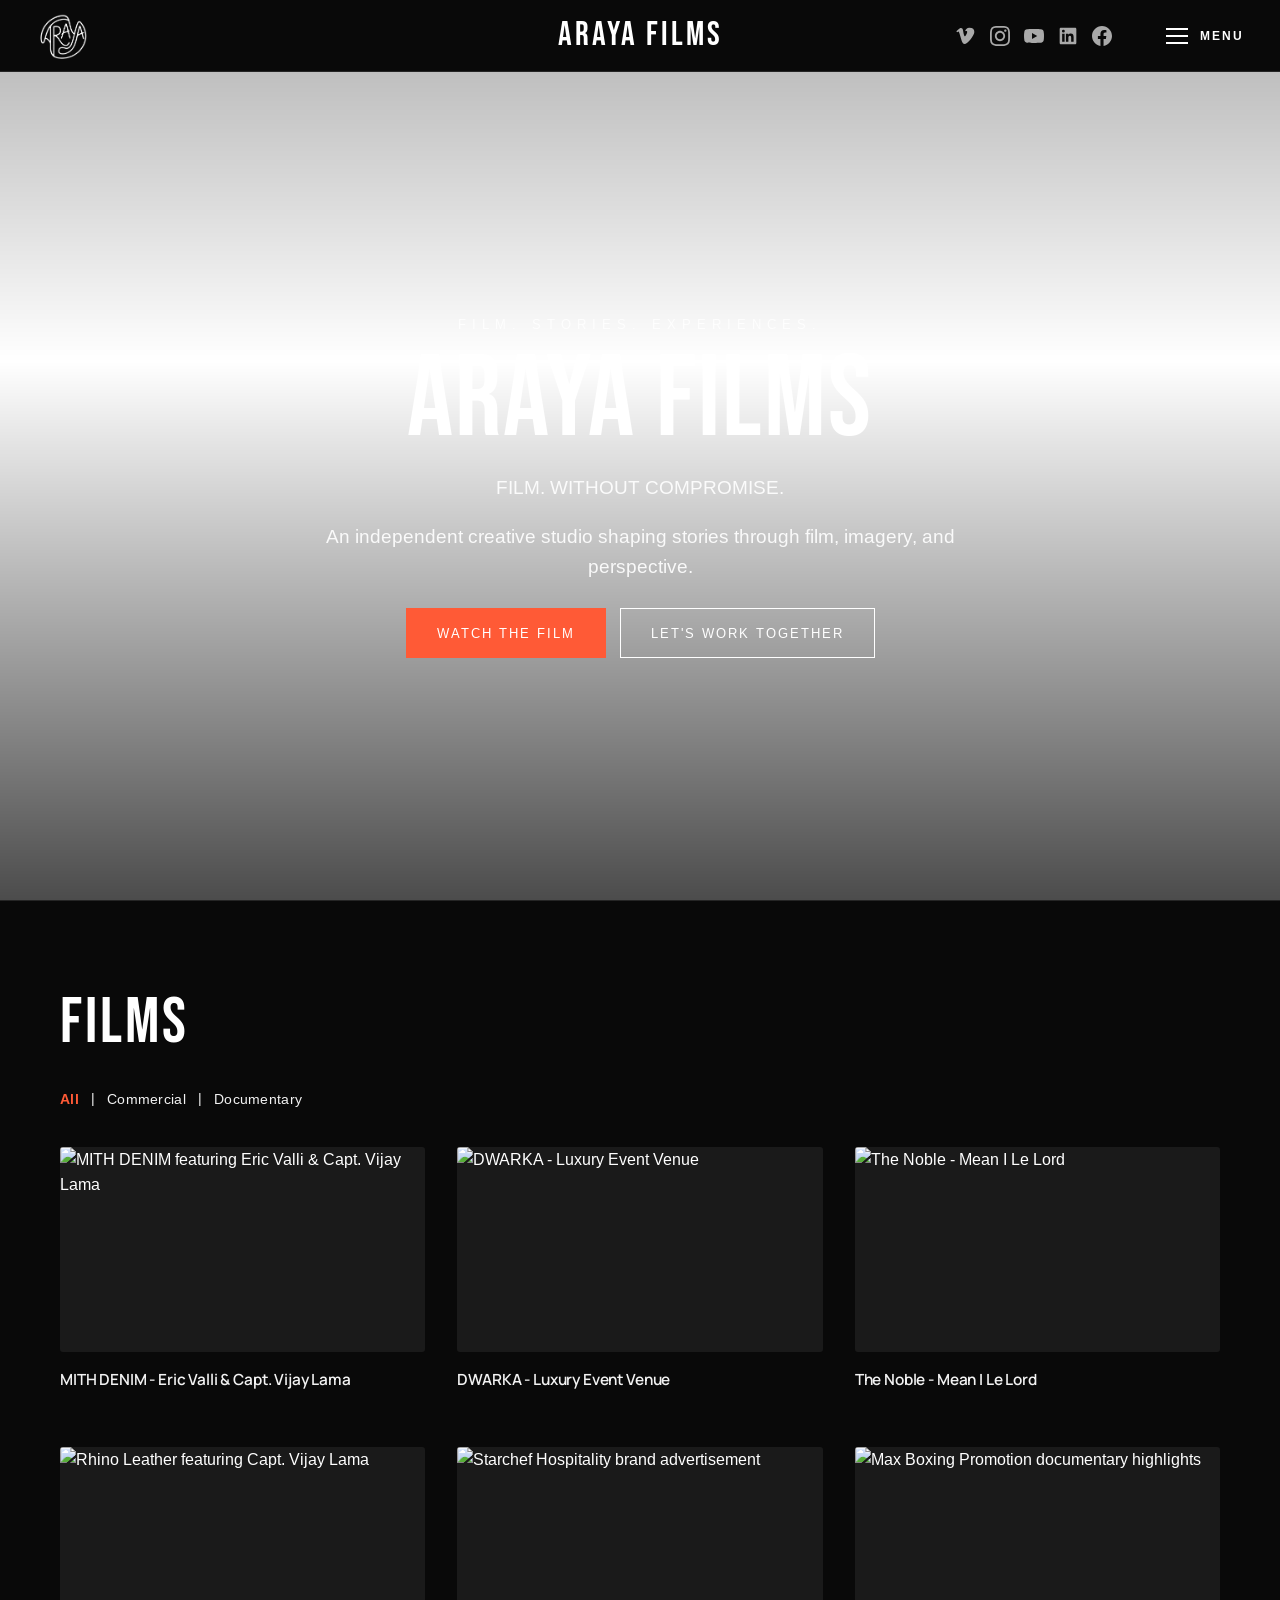
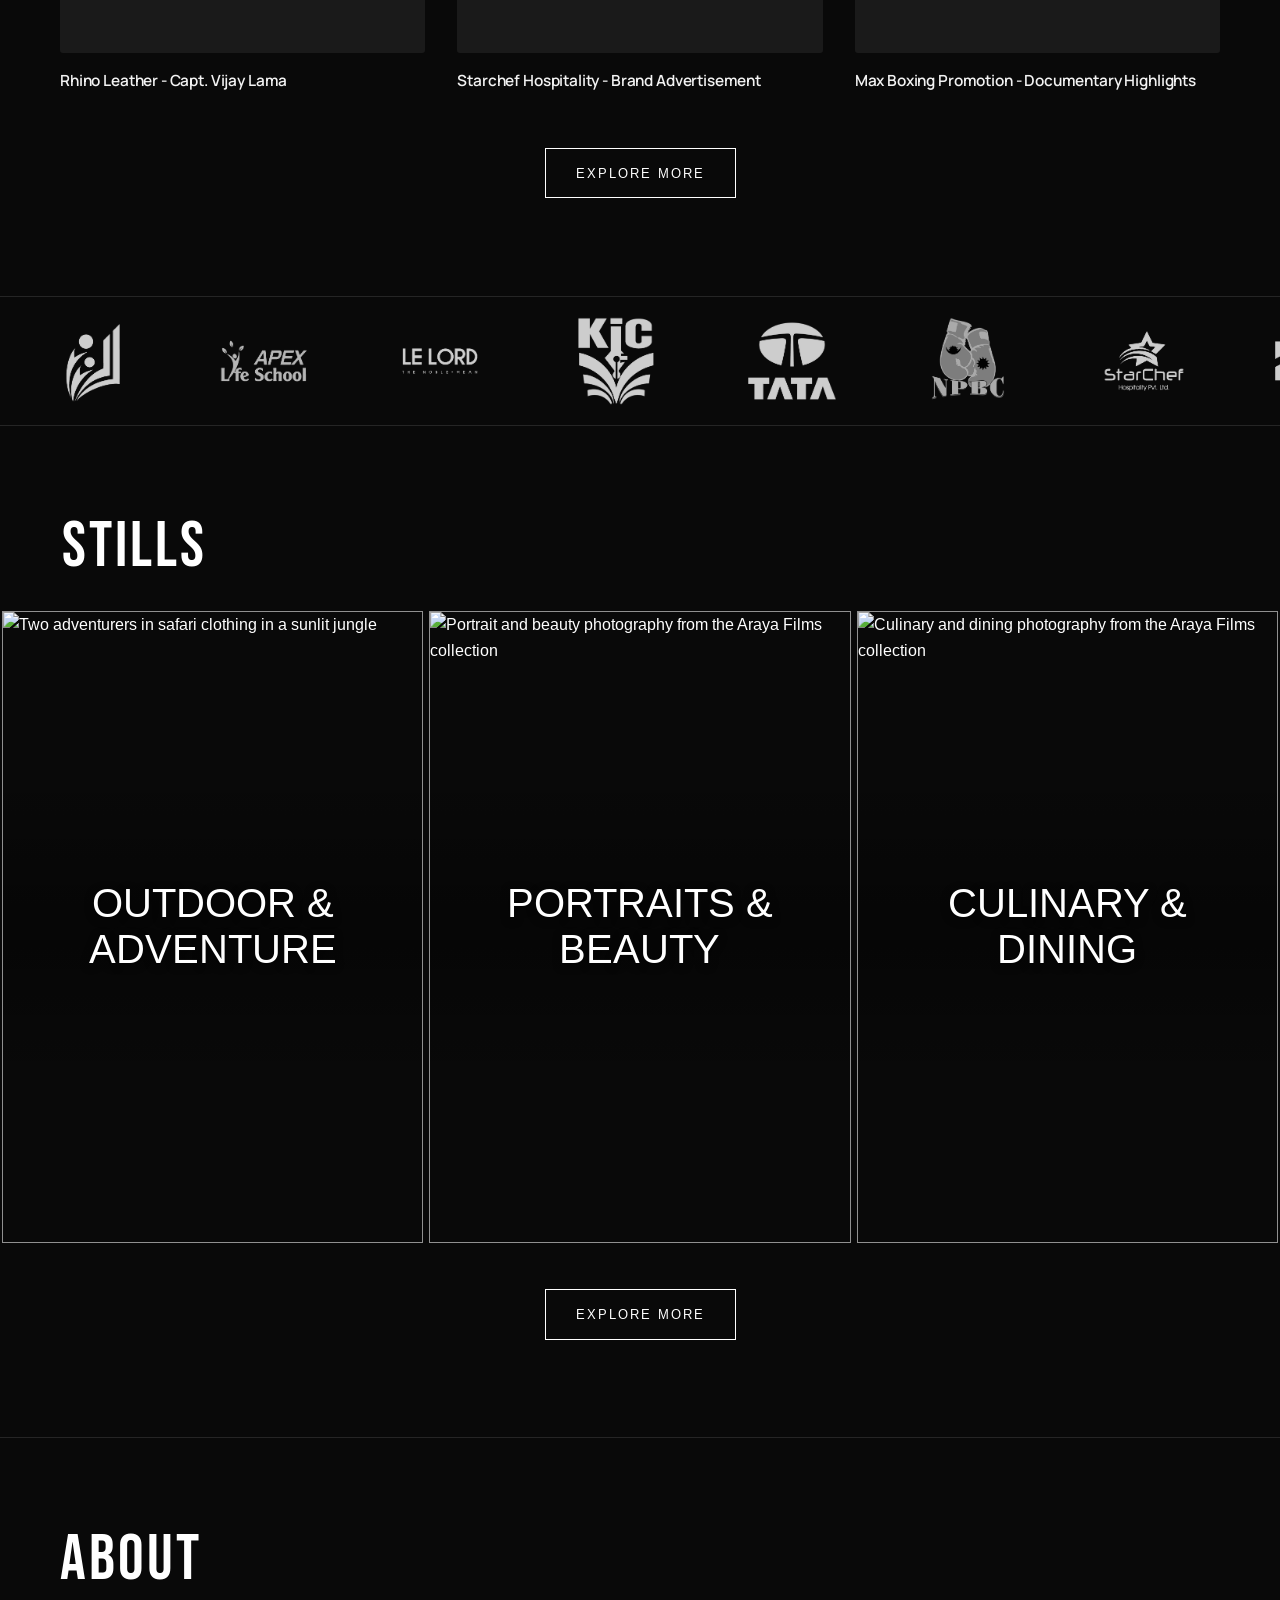
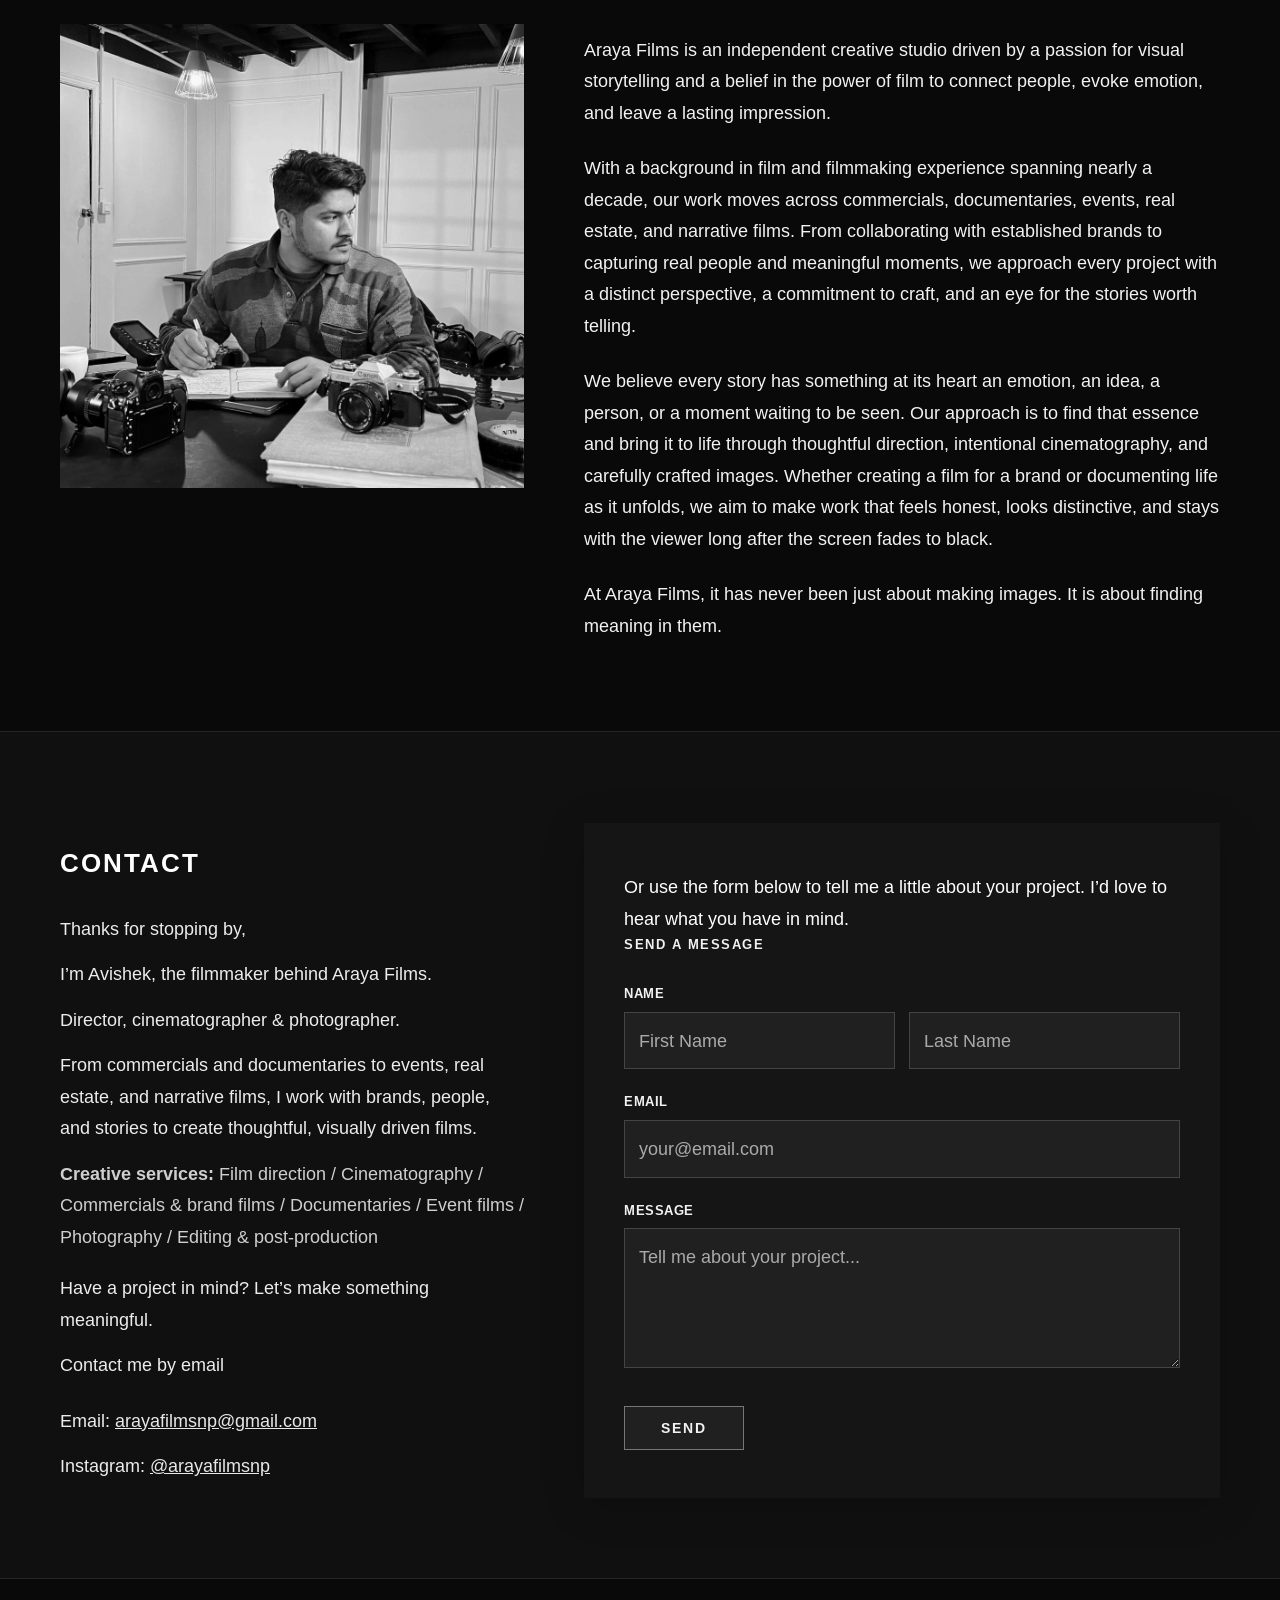
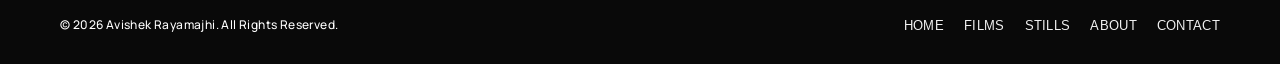
==== commit 1e5f6d48: "v" ====
--- a/index.html
+++ b/index.html
@@ -115,10 +115,10 @@
           </div>
         </article>
 
-        <article class="video-card" data-category="commercial" data-youtube-id="0odbYhpddE4" tabindex="0" role="button" aria-label="Play Genius IB World School - Inspiring Young Minds">
-          <p class="video-card__title">Genius IB World School - Inspiring Young Minds</p>
-          <div class="video-card__thumbnail-wrap">
-            <img class="video-card__thumbnail" src="https://i.ytimg.com/vi/0odbYhpddE4/maxresdefault.jpg" alt="Genius IB World School - Inspiring Young Minds" loading="lazy" />
+        <article class="video-card" data-category="music" data-youtube-id="wwD7otixWow" tabindex="0" role="button" aria-label="Play The Noble - Mean I Le Lord">
+          <p class="video-card__title">The Noble - Mean I Le Lord</p>
+          <div class="video-card__thumbnail-wrap">
+            <img class="video-card__thumbnail" src="https://i.ytimg.com/vi/wwD7otixWow/maxresdefault.jpg" alt="The Noble - Mean I Le Lord" loading="lazy" />
           </div>
         </article>
 
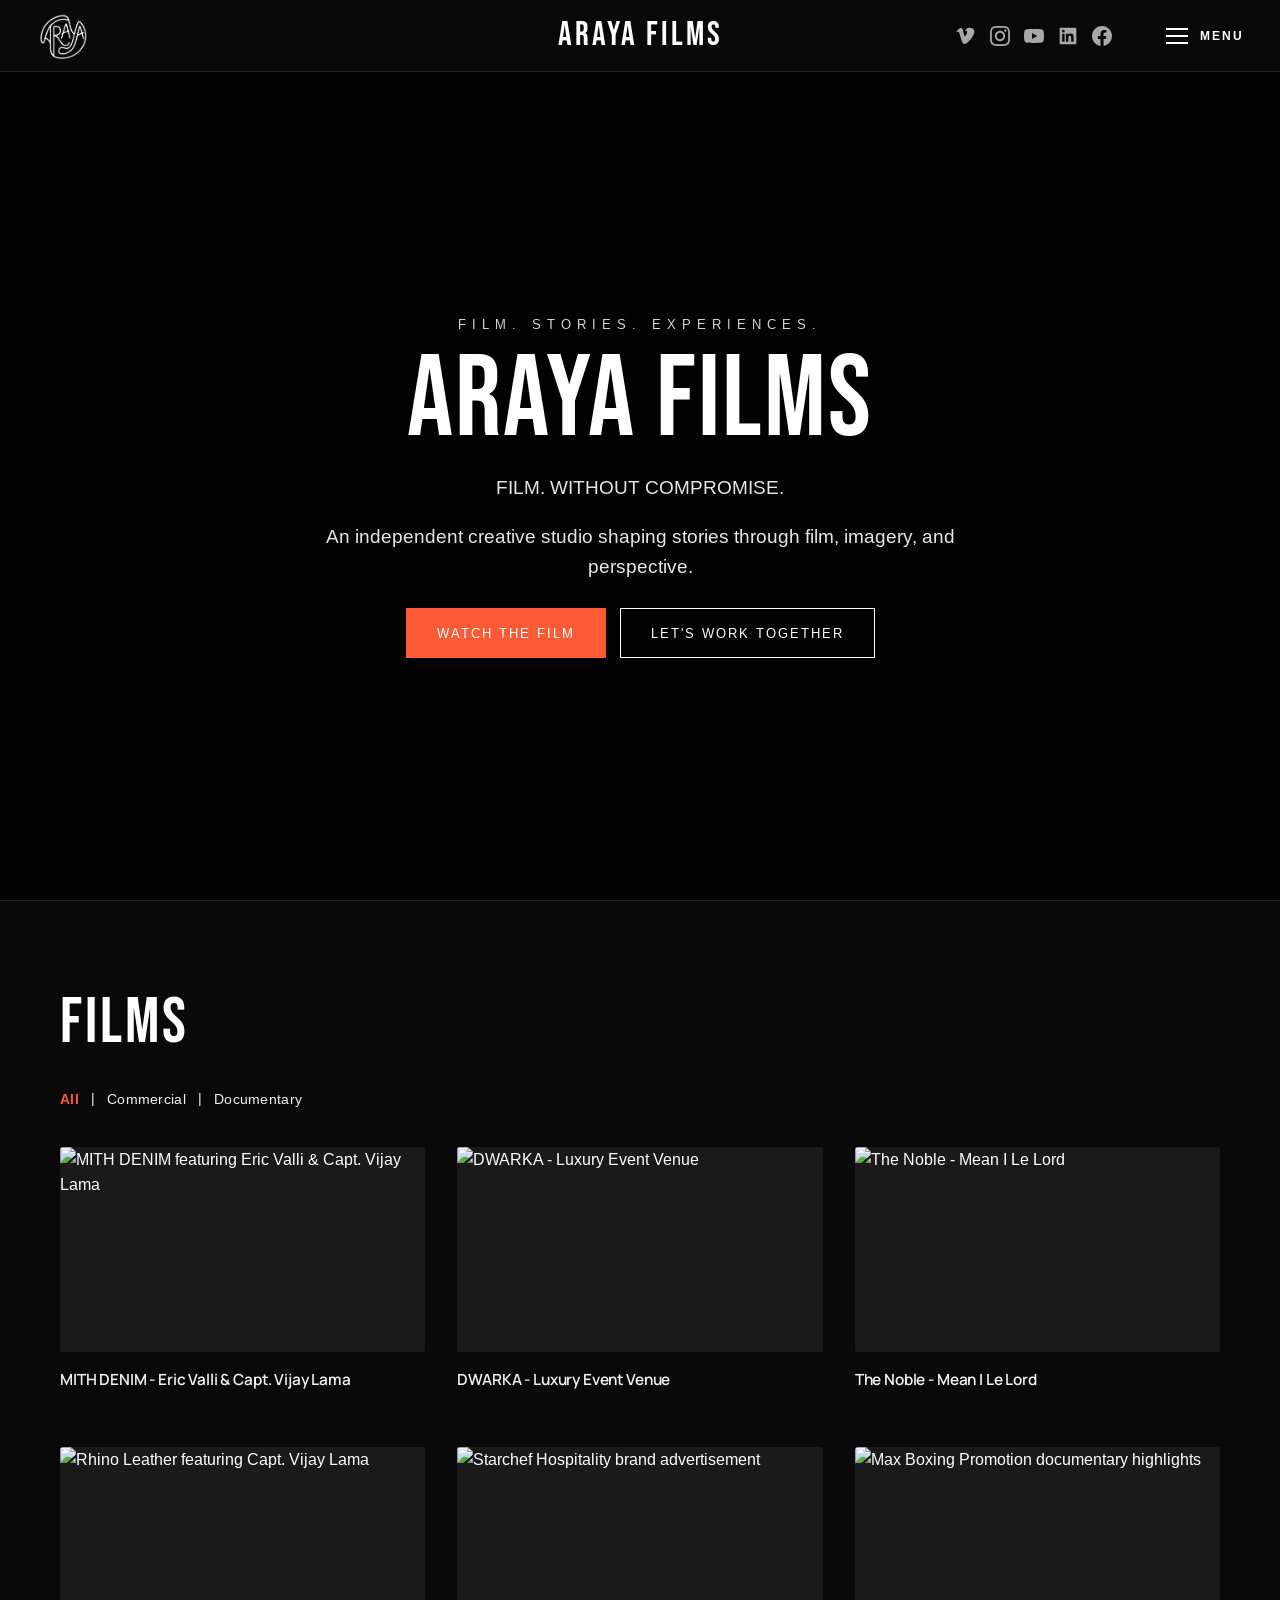
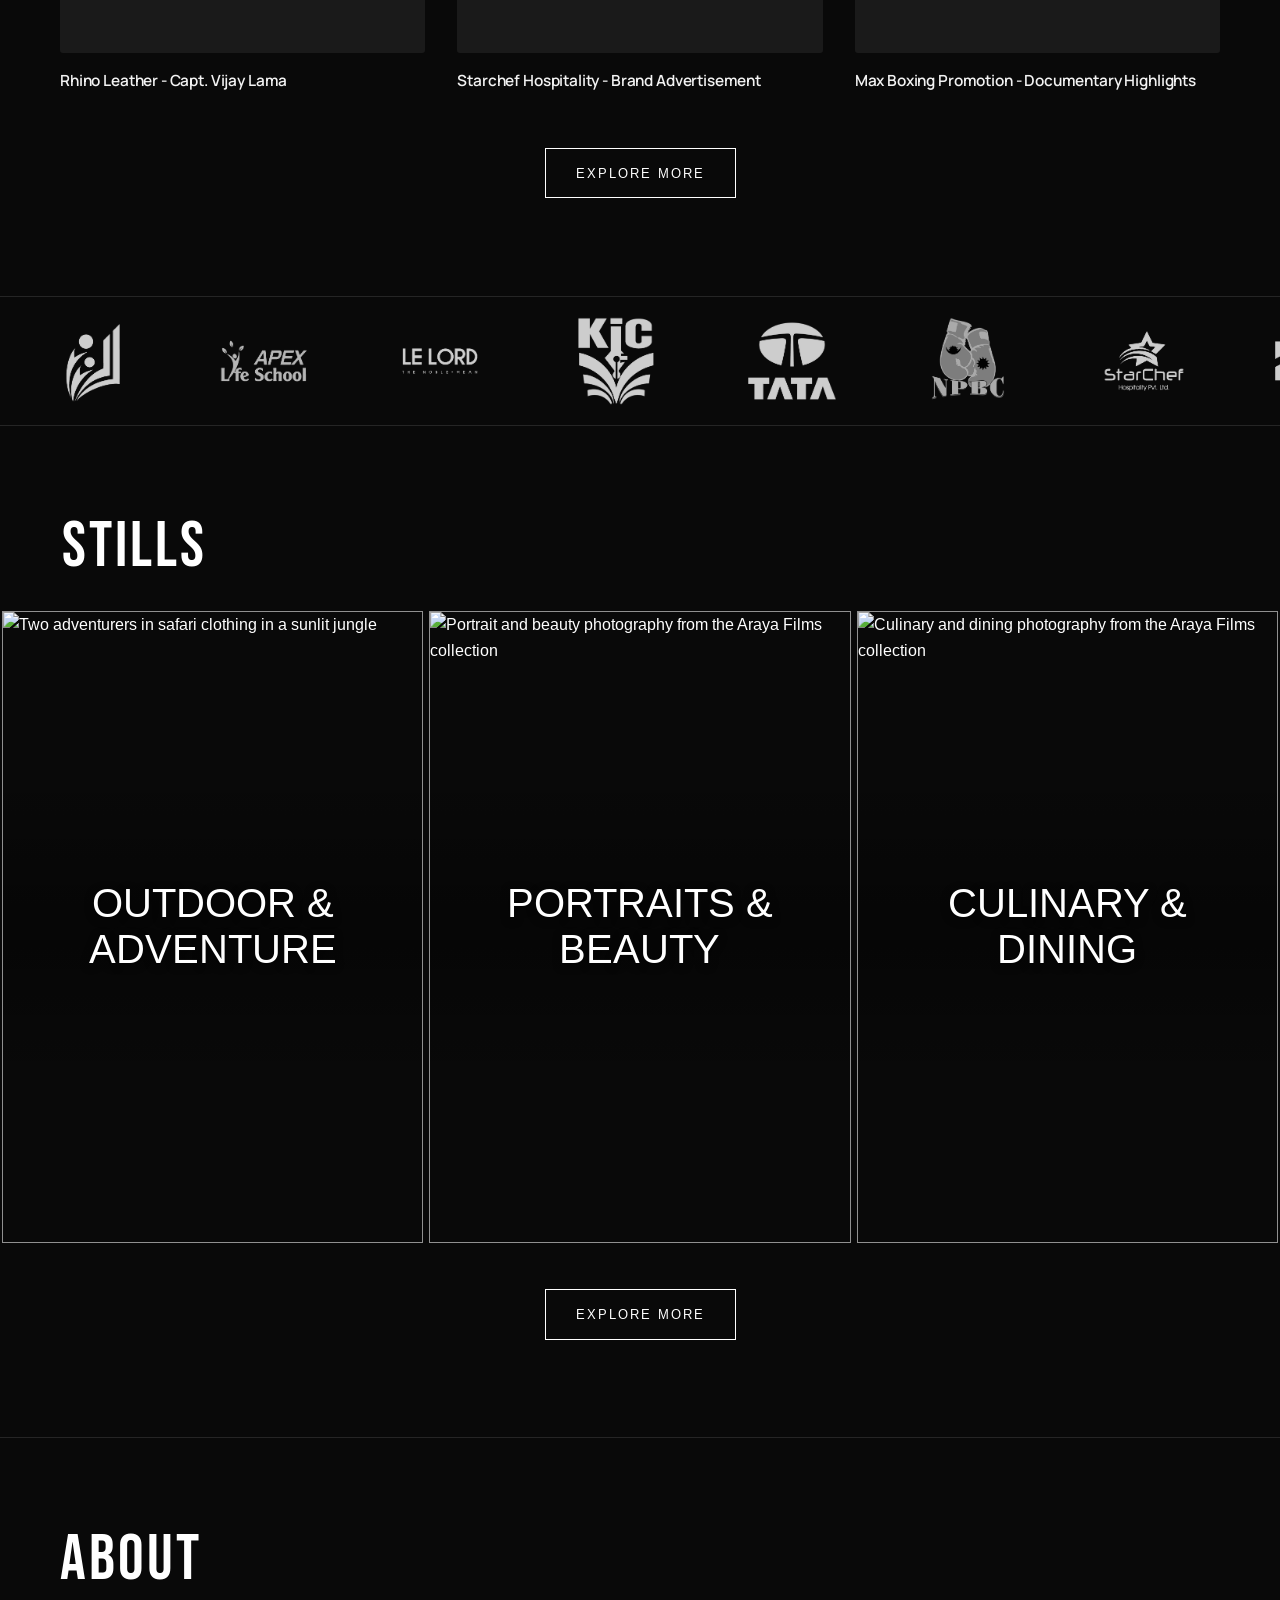
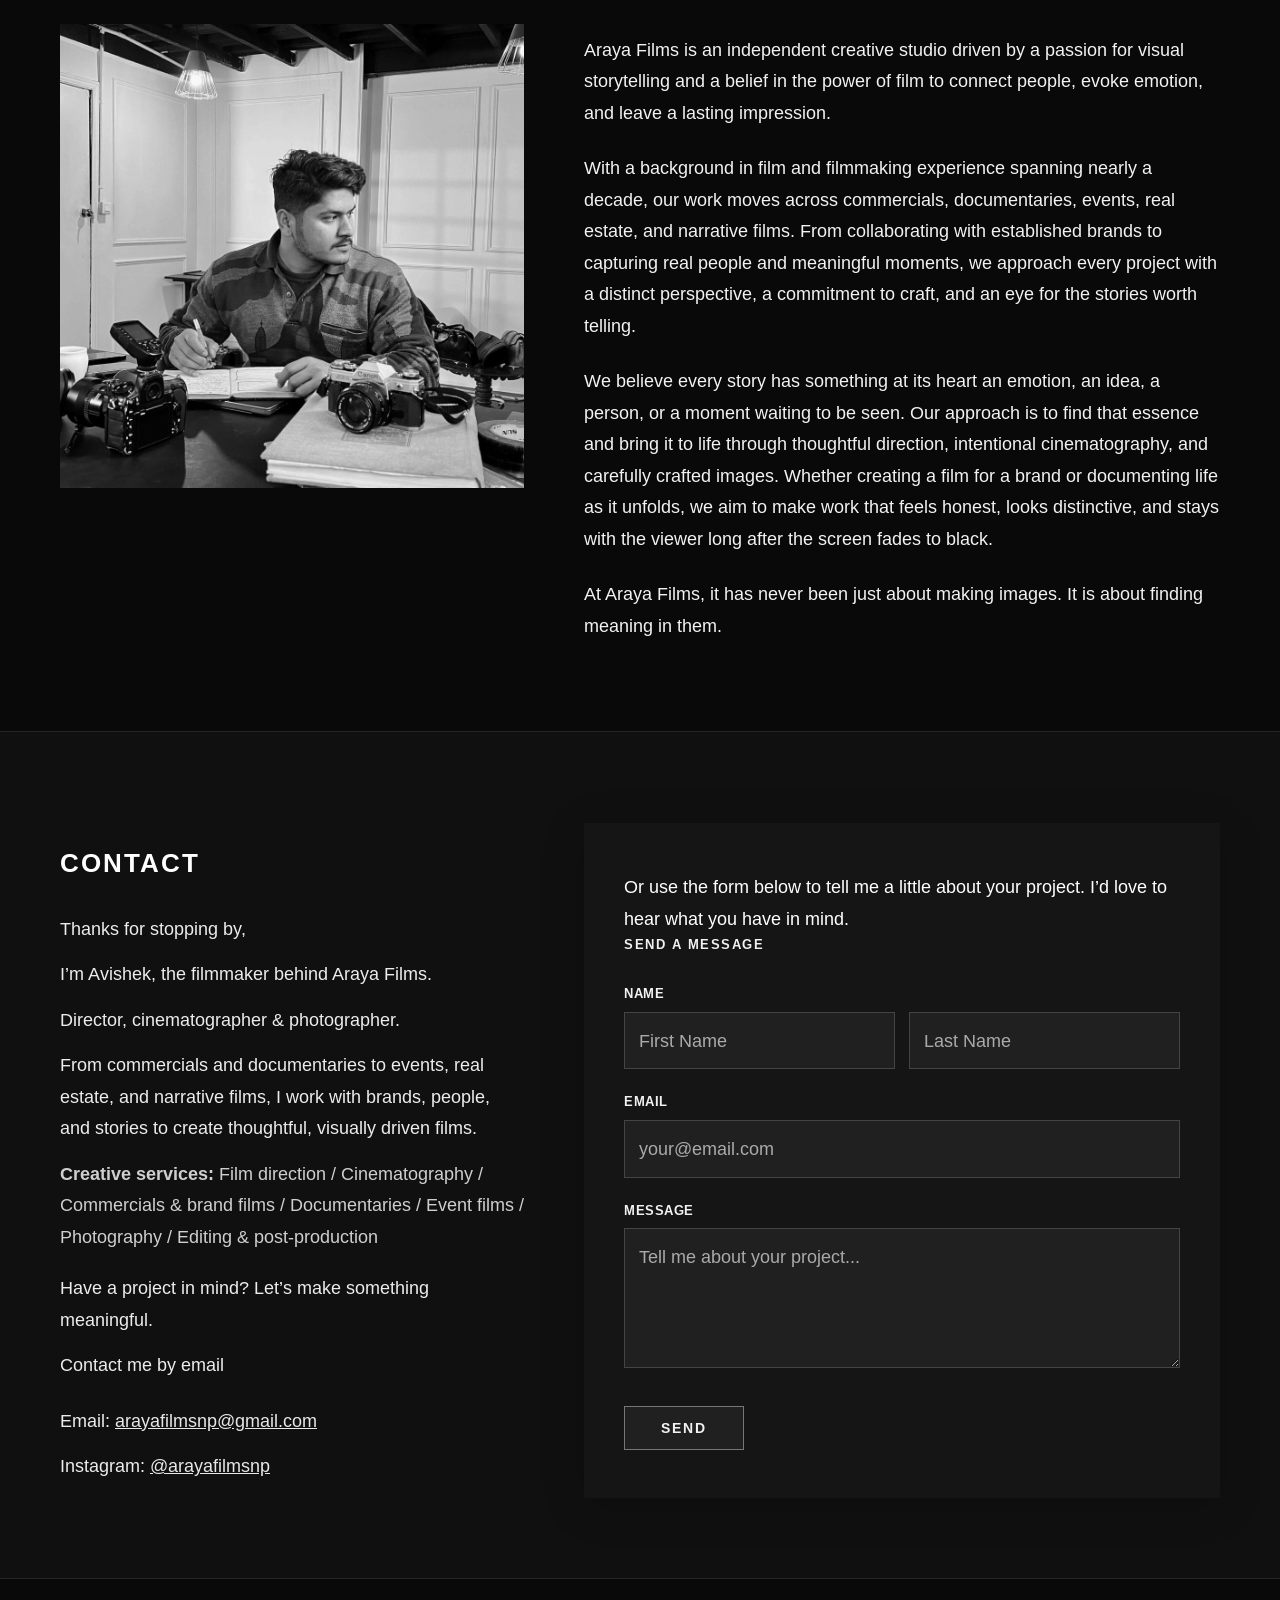
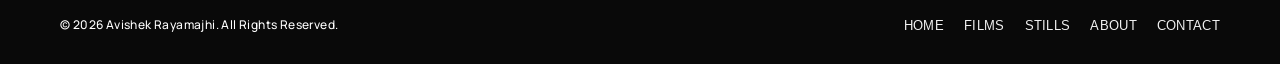
==== commit ee37fd1c: "seo" ====
--- a/index.html
+++ b/index.html
@@ -3,8 +3,98 @@
 <head>
   <meta charset="UTF-8" />
   <meta name="viewport" content="width=device-width, initial-scale=1.0" />
-  <title>Araya Films · Filmmaker & Cinematographer </title>
-  <meta name="description" content="Araya Films — Independent film production collective based in Christchurch, New Zealand. Directed and shot by Avishek: documentary, commercial, surf, and narrative film." />
+  <title>Araya Films | Avishek Rayamajhi - Filmmaker</title>
+  <meta name="description" content="Araya Films by Avishek Rayamajhi, filmmaker, director, cinematographer, photographer and editor in Kathmandu, Nepal. Explore films and photography." />
+  <link rel="canonical" href="https://www.arayafilms.com/" />
+  <meta property="og:type" content="website" />
+  <meta property="og:locale" content="en_NP" />
+  <meta property="og:site_name" content="Araya Films" />
+  <meta property="og:title" content="Araya Films | Avishek Rayamajhi - Filmmaker" />
+  <meta property="og:description" content="Araya Films by Avishek Rayamajhi, filmmaker, director, cinematographer, photographer and editor in Kathmandu, Nepal. Explore films and photography." />
+  <meta property="og:url" content="https://www.arayafilms.com/" />
+  <meta property="og:image" content="https://www.arayafilms.com/assets/images/logo.png" />
+  <meta property="og:image:type" content="image/png" />
+  <meta property="og:image:width" content="4267" />
+  <meta property="og:image:height" content="4267" />
+  <meta property="og:image:alt" content="Araya Films logo" />
+  <meta name="twitter:card" content="summary_large_image" />
+  <meta name="twitter:title" content="Araya Films | Avishek Rayamajhi - Filmmaker" />
+  <meta name="twitter:description" content="Araya Films by Avishek Rayamajhi, filmmaker, director, cinematographer, photographer and editor in Kathmandu, Nepal. Explore films and photography." />
+  <meta name="twitter:url" content="https://www.arayafilms.com/" />
+  <meta name="twitter:image" content="https://www.arayafilms.com/assets/images/logo.png" />
+  <meta name="twitter:image:alt" content="Araya Films logo" />
+  <link rel="icon" type="image/png" sizes="32x32" href="assets/images/favicon.png" />
+  <link rel="apple-touch-icon" sizes="180x180" href="assets/images/apple-touch-icon.png" />
+  <link rel="preconnect" href="https://fonts.googleapis.com" />
+  <link rel="preconnect" href="https://fonts.gstatic.com" crossorigin />
+  <link rel="preconnect" href="https://player.vimeo.com" />
+  <meta name="google-site-verification" content="uUaz8K0pG3wyGW22MsCr1HdApmbFtt4gdWJEVE2dld8" />
+  <!-- TODO: Replace the GA4 ID and implement required consent handling before enabling.
+  <script async src="https://www.googletagmanager.com/gtag/js?id=G-TODO_MEASUREMENT_ID"></script>
+  <script>
+    window.dataLayer = window.dataLayer || [];
+    function gtag(){dataLayer.push(arguments);}
+    gtag('js', new Date());
+    gtag('config', 'G-TODO_MEASUREMENT_ID');
+  </script>
+  -->
+  <script type="application/ld+json">
+  {
+    "@context": "https://schema.org",
+    "@graph": [
+      {
+        "@type": "Person",
+        "@id": "https://www.arayafilms.com/#person",
+        "name": "Avishek Rayamajhi",
+        "alternateName": ["Araya Films", "arayafilms", "avishekrayamajhi"],
+        "url": "https://www.arayafilms.com/",
+        "jobTitle": ["Filmmaker", "Director", "Cinematographer", "Photographer", "Editor"],
+        "address": {"@type": "PostalAddress", "addressLocality": "Kathmandu", "addressCountry": "NP"},
+        "image": "https://www.arayafilms.com/assets/images/about.jpeg",
+        "worksFor": {"@id": "https://www.arayafilms.com/#organization"},
+        "sameAs": [
+          "https://vimeo.com/user265336481",
+          "https://www.instagram.com/arayafilmsnp/",
+          "https://www.youtube.com/@ArayaFilmsNP",
+          "https://www.facebook.com/Arayafilmsnp"
+        ]
+      },
+      {
+        "@type": "Organization",
+        "@id": "https://www.arayafilms.com/#organization",
+        "name": "Araya Films",
+        "alternateName": "arayafilms",
+        "url": "https://www.arayafilms.com/",
+        "logo": {"@type": "ImageObject", "url": "https://www.arayafilms.com/assets/images/logo.png", "width": 4267, "height": 4267},
+        "sameAs": [
+          "https://vimeo.com/user265336481",
+          "https://www.instagram.com/arayafilmsnp/",
+          "https://www.youtube.com/@ArayaFilmsNP",
+          "https://www.linkedin.com/company/arayafilms/",
+          "https://www.facebook.com/Arayafilmsnp"
+        ]
+      },
+      {
+        "@type": "WebSite",
+        "@id": "https://www.arayafilms.com/#website",
+        "name": "Araya Films",
+        "alternateName": ["arayafilms", "Avishek Rayamajhi"],
+        "url": "https://www.arayafilms.com/",
+        "publisher": {"@id": "https://www.arayafilms.com/#organization"},
+        "about": {"@id": "https://www.arayafilms.com/#person"}
+      },
+      {
+        "@type": "WebPage",
+        "@id": "https://www.arayafilms.com/#webpage",
+        "url": "https://www.arayafilms.com/",
+        "name": "Araya Films | Avishek Rayamajhi - Filmmaker",
+        "description": "Araya Films by Avishek Rayamajhi, filmmaker, director, cinematographer, photographer and editor in Kathmandu, Nepal. Explore films and photography.",
+        "isPartOf": {"@id": "https://www.arayafilms.com/#website"},
+        "about": [{"@id": "https://www.arayafilms.com/#person"}, {"@id": "https://www.arayafilms.com/#organization"}]
+      }
+    ]
+  }
+  </script>
   <link rel="stylesheet" href="css/style.css" />
   <link rel="stylesheet" href="css/effects.css?v=14" />
 </head>
@@ -17,7 +107,7 @@
     <div class="header__top">
       <div class="header__left">
         <a class="header__brand" href="#home" aria-label="Araya Films home">
-          <img src="assets/images/logo.png" alt="Araya Films logo" />
+          <img src="assets/images/logo.png" alt="Araya Films logo" width="4267" height="4267" />
         </a>
       </div>
       <button class="hamburger" aria-label="Open menu" aria-expanded="false" aria-controls="main-nav">
@@ -66,7 +156,7 @@
       <div class="hero__video-wrap">
         <iframe
           class="hero__video"
-          src="https://player.vimeo.com/video/1241353725?background=1&amp;autoplay=1&amp;muted=1&amp;loop=1&amp;playsinline=1"
+          src="https://player.vimeo.com/video/1247282723?background=1&amp;autoplay=1&amp;muted=1&amp;loop=1&amp;playsinline=1"
           title="Araya Films featured film"
           allow="autoplay; encrypted-media; picture-in-picture"
           referrerpolicy="strict-origin-when-cross-origin"
@@ -79,7 +169,7 @@
           <p class="hero__tagline">FILM. WITHOUT COMPROMISE.</p>
           <p class="hero__tagline">An independent creative studio shaping stories through film, imagery, and perspective.</p>
           <div class="hero__cta">
-            <a class="btn btn--solid" href="https://vimeo.com/1241353725" target="_blank" rel="noopener">Watch the film</a>
+            <a class="btn btn--solid" href="https://vimeo.com/1247282723" target="_blank" rel="noopener">Watch the film</a>
             <a class="btn" href="#contact">Let's work together</a>
           </div>
         </div>
@@ -207,7 +297,7 @@
           <li class="brand-strip__item"><img src="assets/images/brands/rhino.png" alt="Rhino" width="980" height="980" loading="lazy" /></li>
           <li class="brand-strip__item"><img src="assets/images/brands/mangalam.png" alt="Mangalam" width="980" height="980" loading="lazy" /></li>
           <li class="brand-strip__item"><img src="assets/images/brands/vivo.png" alt="Vivo" width="980" height="980" loading="lazy" /></li>
-          <li class="brand-strip__item"><img src="assets/images/brands/bajaj.png" alt="Vivo" width="980" height="980" loading="lazy" /></li>
+          <li class="brand-strip__item"><img src="assets/images/brands/bajaj.png" alt="Bajaj" width="980" height="980" loading="lazy" /></li>
           <li class="brand-strip__item"><img src="assets/images/brands/casa.png" alt="Casa" width="980" height="980" loading="lazy" /></li>
         </ul>
       </div>
@@ -242,7 +332,9 @@
             class="about__image"
             src="assets/images/about.jpeg"
             alt="Avishek writing in a notebook at a table with filmmaking cameras"
-            loading="eager"
+            width="2048"
+            height="2048"
+            loading="lazy"
           />
         </div>
 
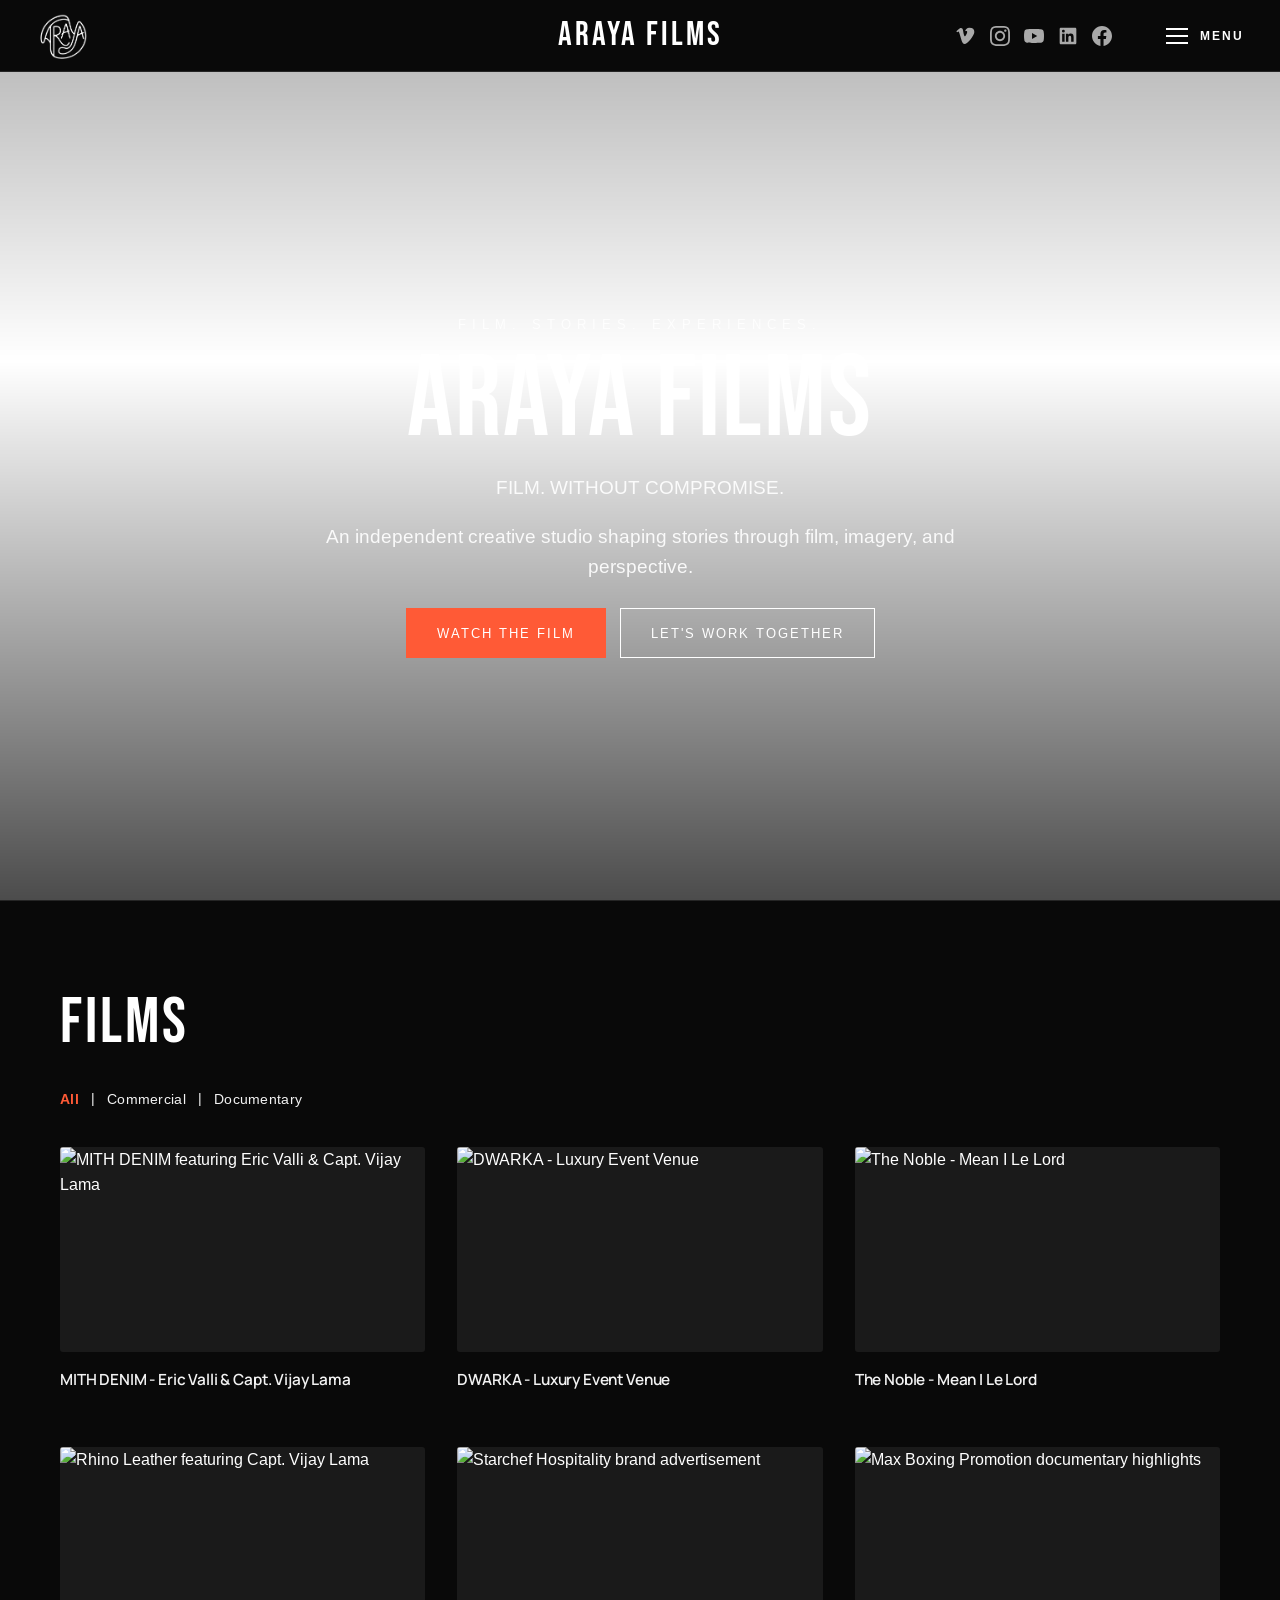
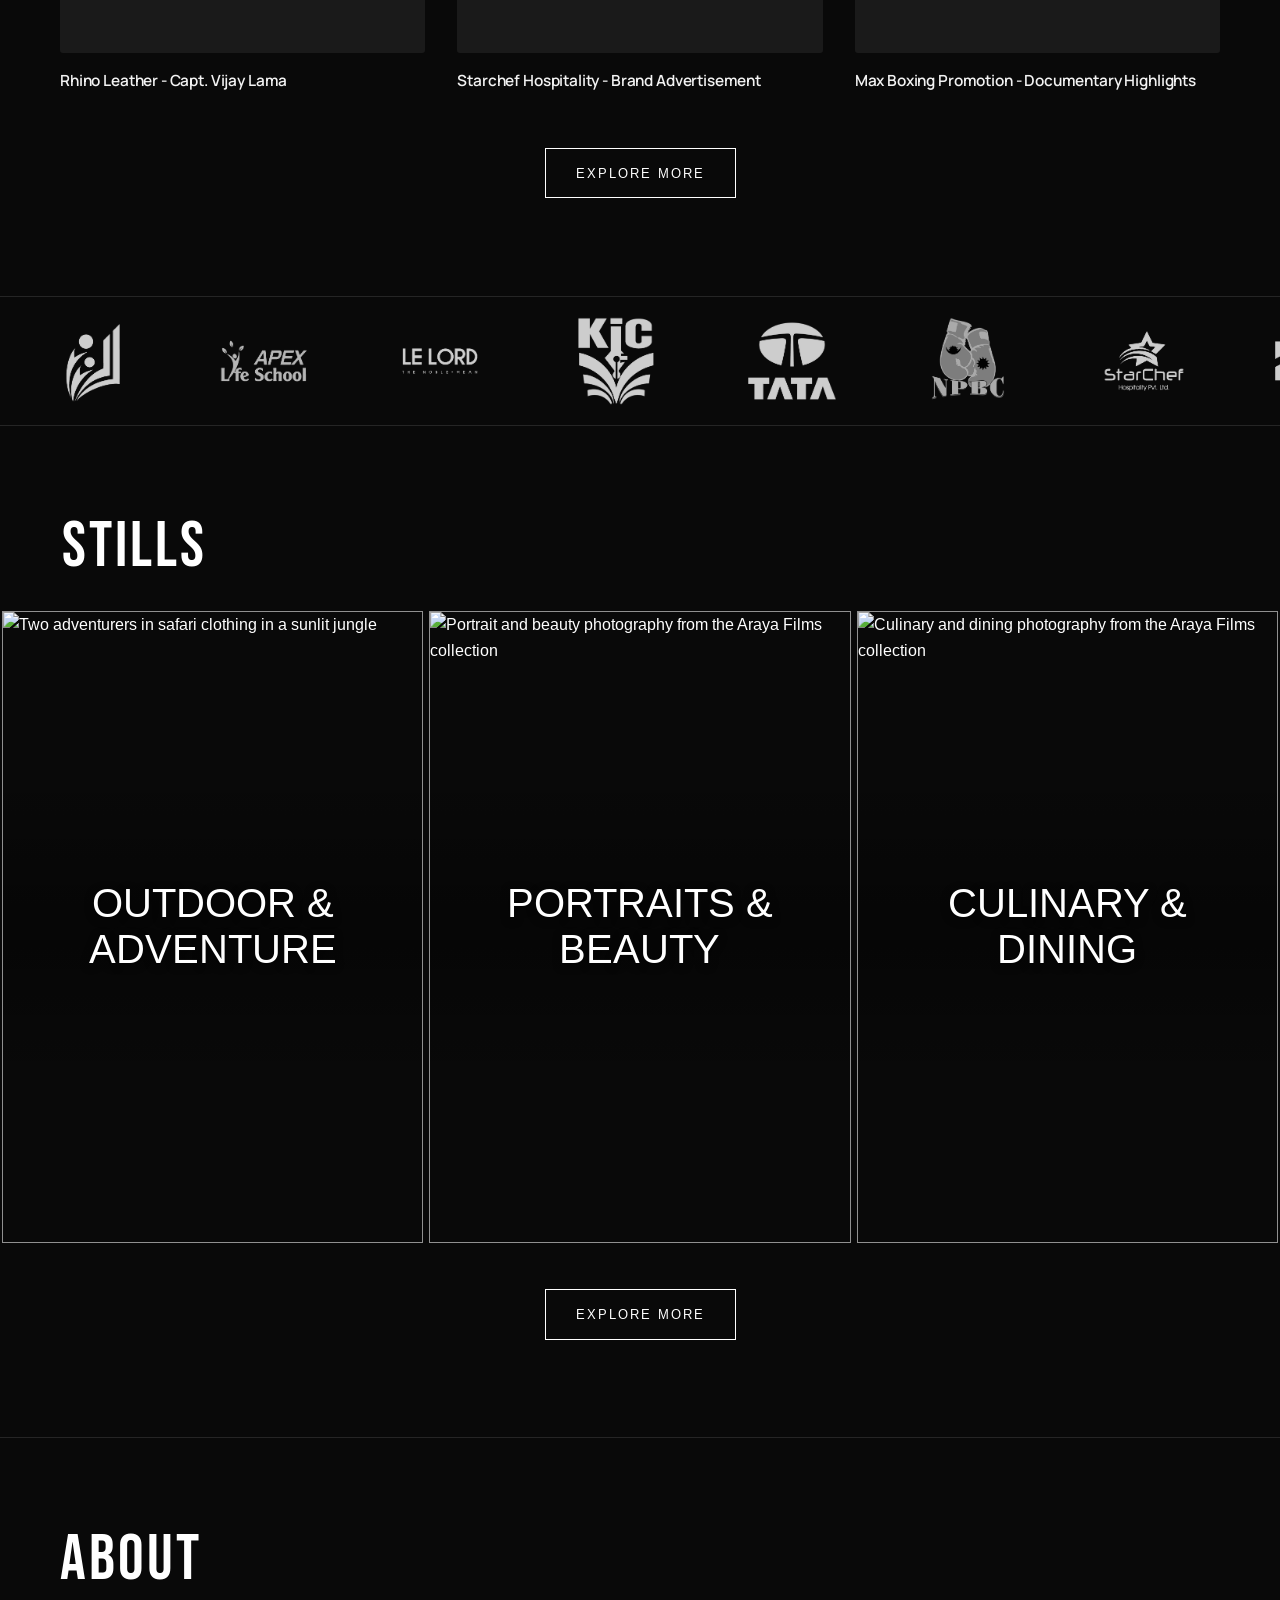
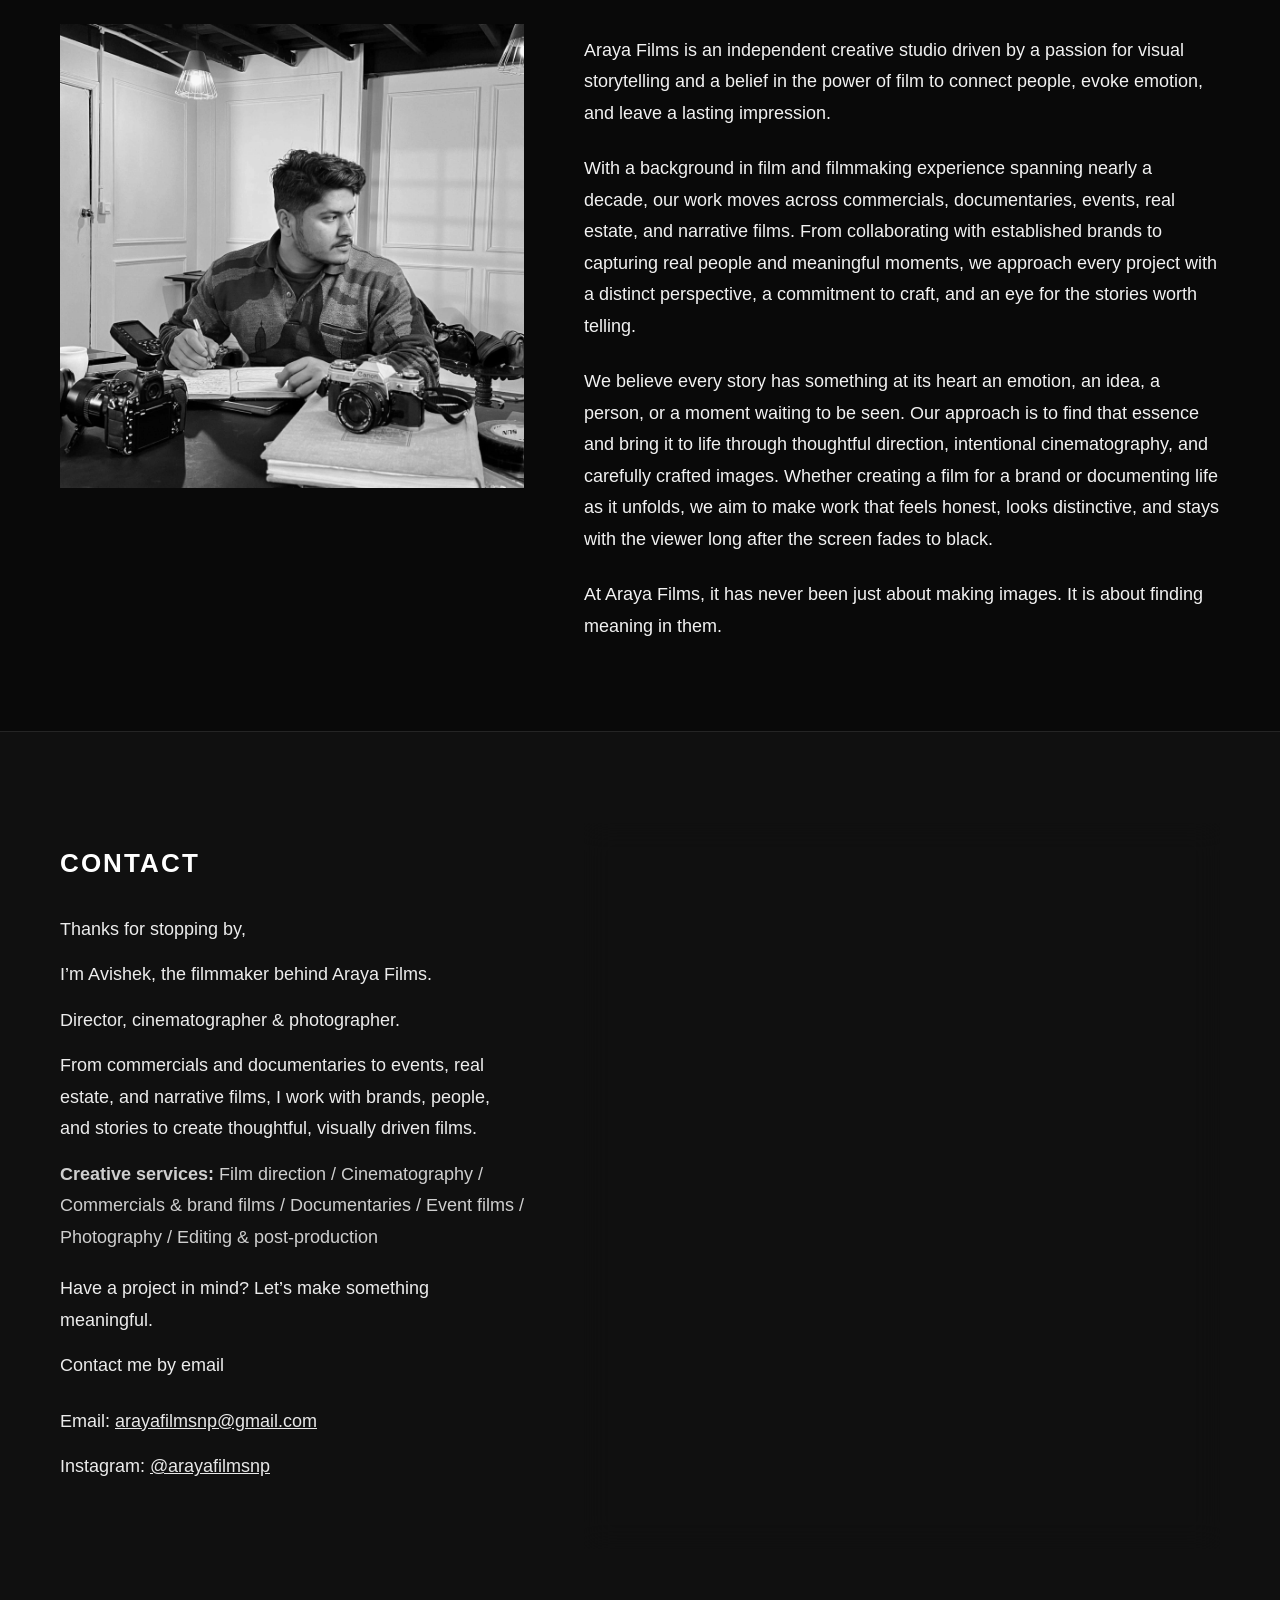
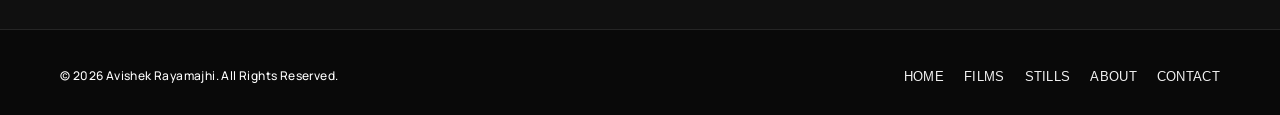
==== commit 47fe6ac1: "contact" ====
--- a/index.html
+++ b/index.html
@@ -390,7 +390,9 @@
         <section class="contact__form-wrap" aria-label="Contact form">
           <p>Or use the form below to tell me a little about your project. I’d love to hear what you have in mind.</p>
           <p class="form__heading">Send a message</p>
-          <form class="form" id="contact-form" novalidate>
+          <form class="form" id="contact-form" action="https://formsubmit.co/arayafilmsnp@gmail.com" method="POST">
+            <input type="hidden" name="_subject" value="New project inquiry | Araya Films" />
+            <input type="hidden" name="_template" value="table" />
 
             <!-- Name Row -->
             <div class="form__group">
@@ -446,10 +448,7 @@
             <!-- Submit -->
             <button class="form__submit" type="submit" id="contact-submit">Send</button>
 
-            <!-- Success message -->
-            <div class="form__success" role="alert" aria-live="polite">
-              ✓ &nbsp;Thanks! Your message has been sent. I'll be in touch soon.
-            </div>
+            <p>Messages are sent securely through FormSubmit. You may be asked to complete a spam check.</p>
 
           </form>
         </section>
@@ -473,7 +472,7 @@
     </div>
   </footer>
 
-  <script src="js/main.js?v=2"></script>
+  <script src="js/main.js?v=6"></script>
   <script src="js/effects.js?v=2"></script>
 </body>
 </html>
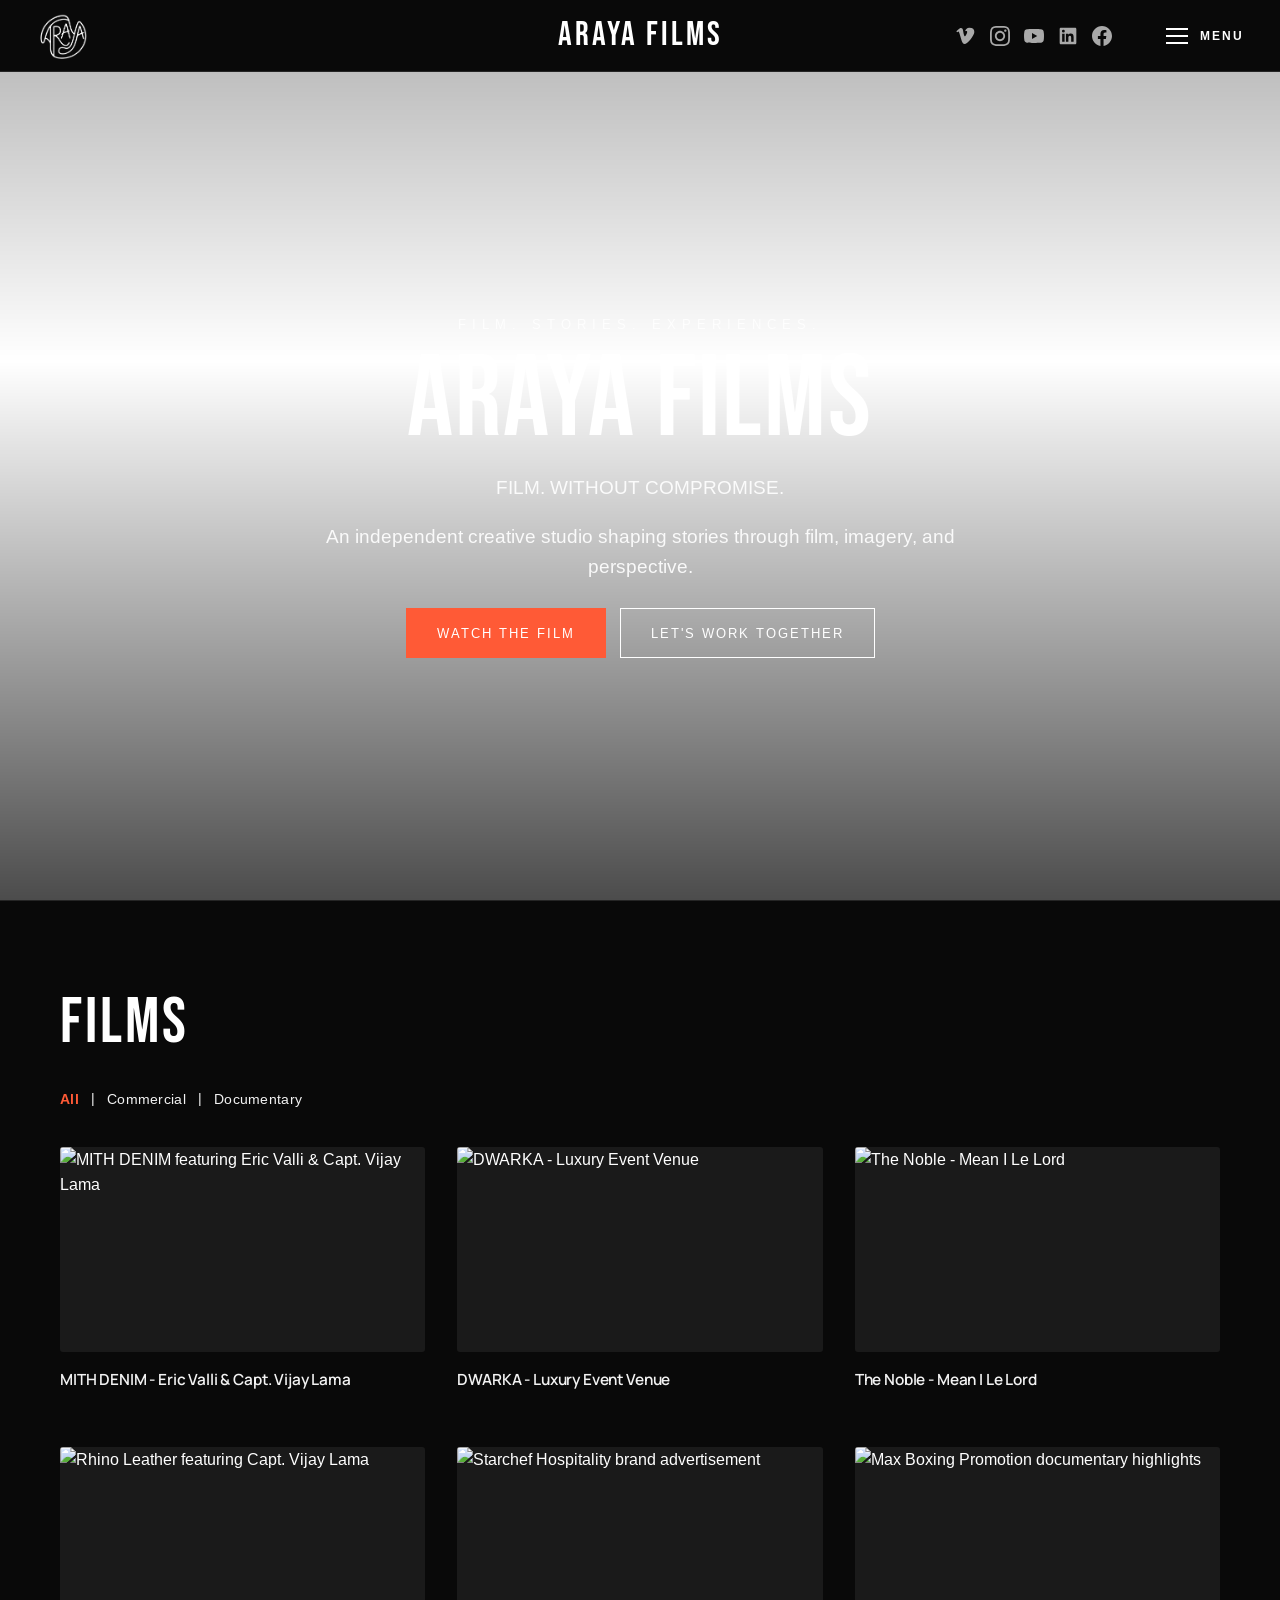
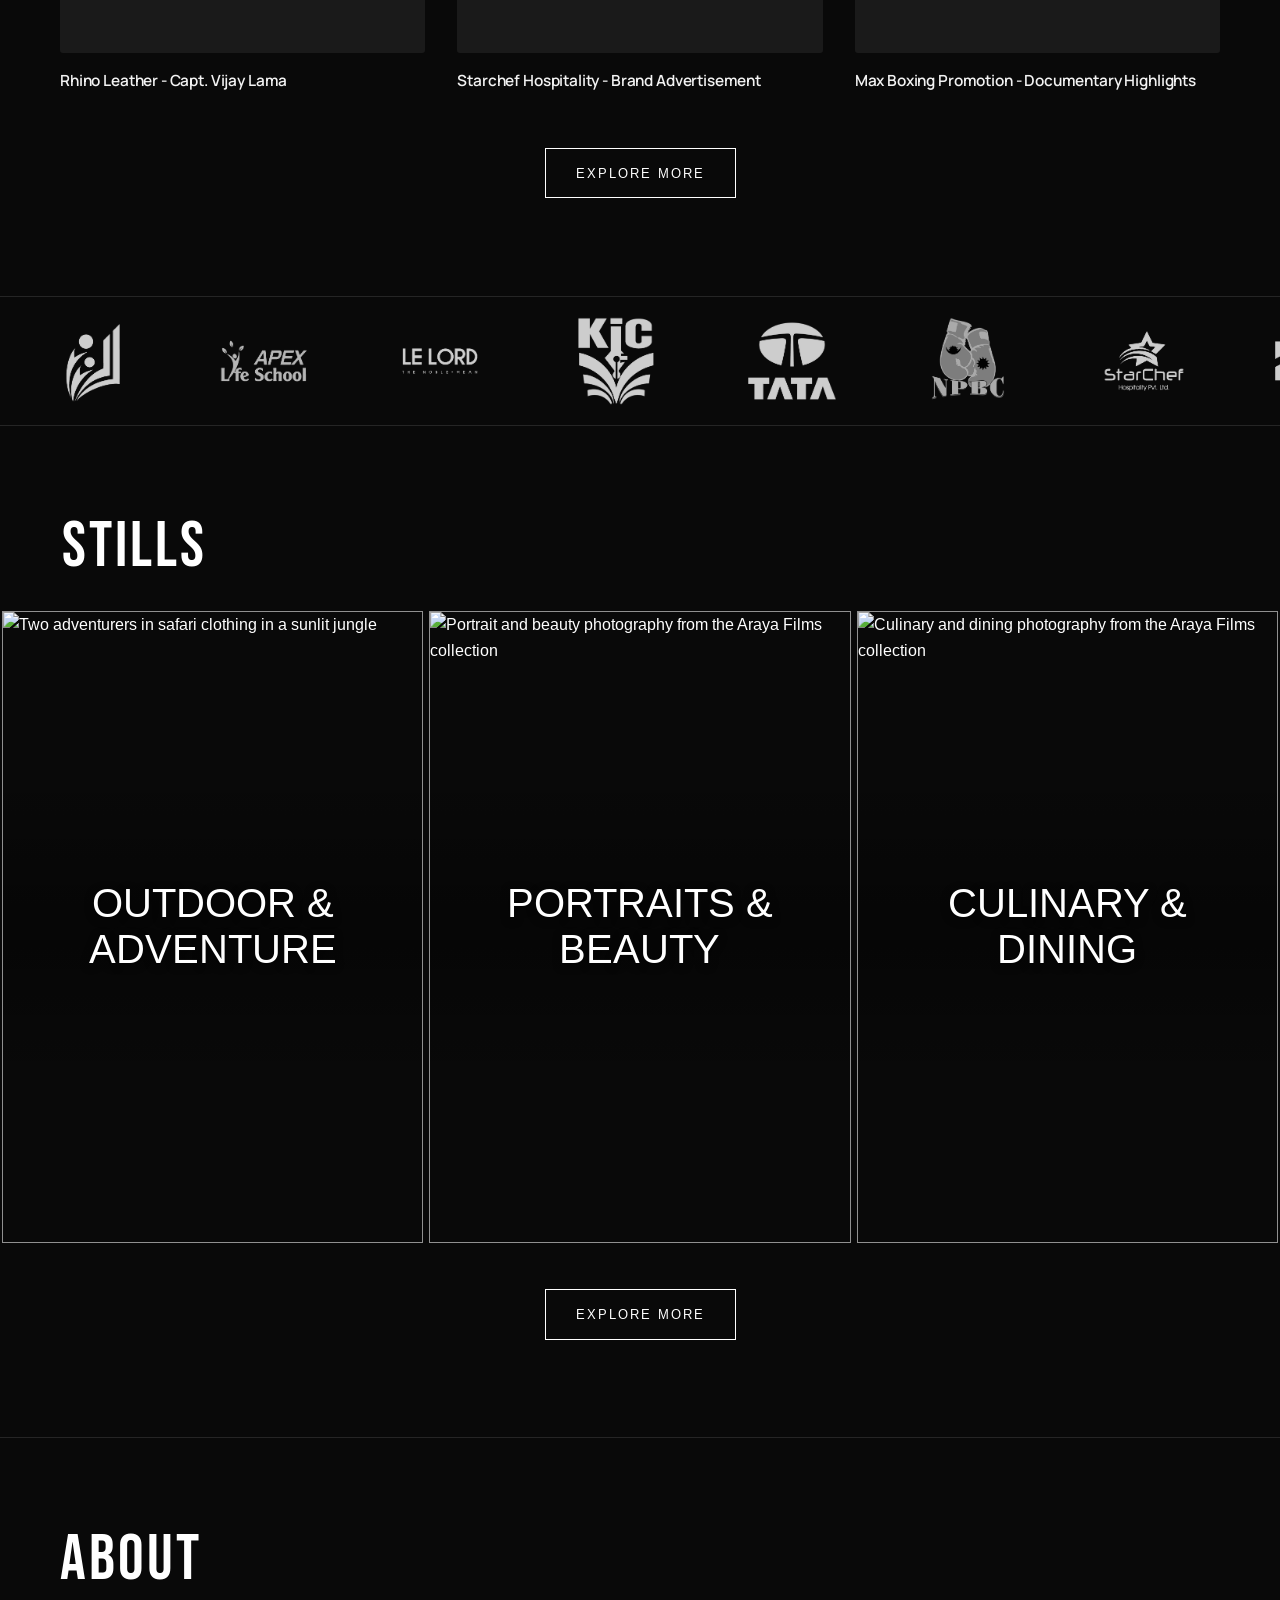
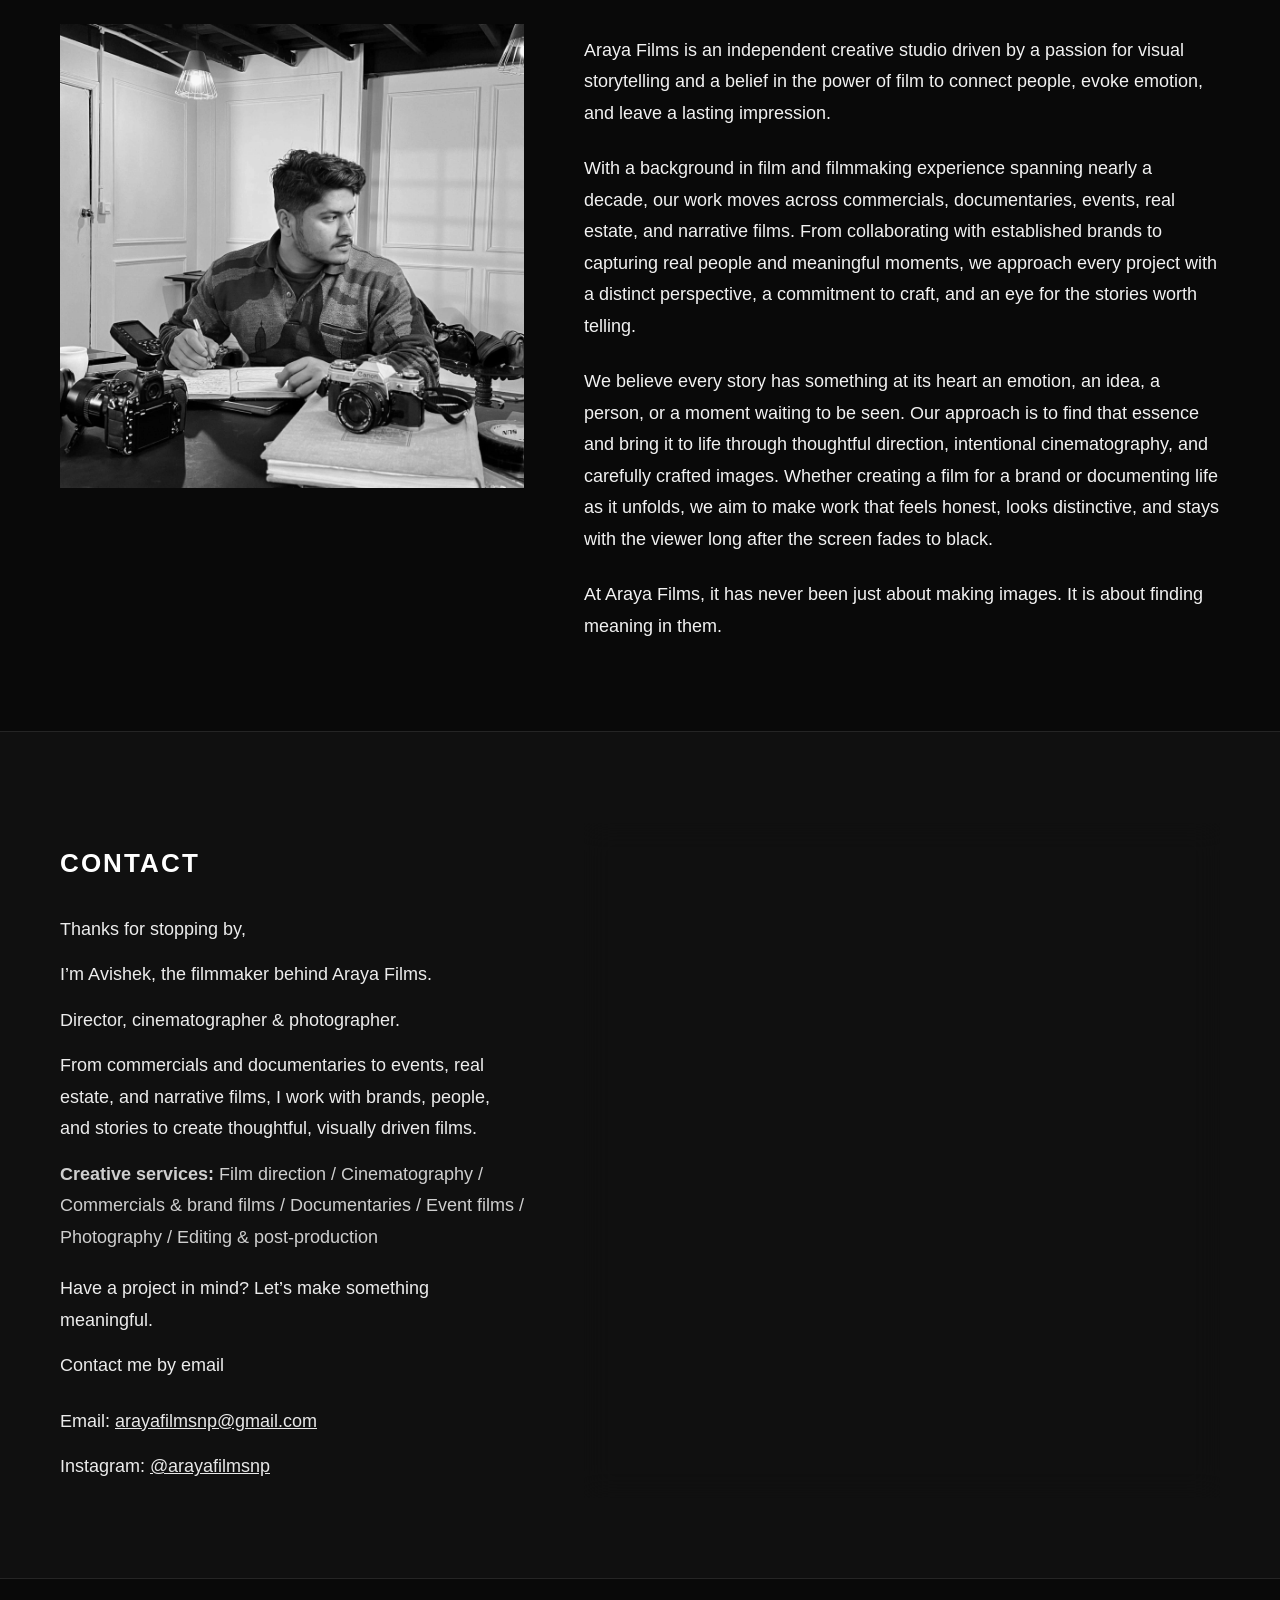
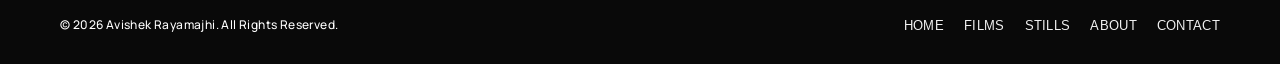
==== commit 61c8cd23: "mail" ====
--- a/index.html
+++ b/index.html
@@ -390,9 +390,10 @@
         <section class="contact__form-wrap" aria-label="Contact form">
           <p>Or use the form below to tell me a little about your project. I’d love to hear what you have in mind.</p>
           <p class="form__heading">Send a message</p>
-          <form class="form" id="contact-form" action="https://formsubmit.co/arayafilmsnp@gmail.com" method="POST">
-            <input type="hidden" name="_subject" value="New project inquiry | Araya Films" />
-            <input type="hidden" name="_template" value="table" />
+          <form class="form" id="contact-form" action="https://api.web3forms.com/submit" method="POST">
+            <input type="hidden" name="access_key" value="567d5df0-48c0-4290-9808-74d4ab6de4bf" />
+            <input type="hidden" name="subject" value="New project inquiry | Araya Films" />
+            <input type="checkbox" name="botcheck" hidden tabindex="-1" autocomplete="off" />
 
             <!-- Name Row -->
             <div class="form__group">
@@ -448,7 +449,7 @@
             <!-- Submit -->
             <button class="form__submit" type="submit" id="contact-submit">Send</button>
 
-            <p>Messages are sent securely through FormSubmit. You may be asked to complete a spam check.</p>
+            <p id="contact-status" role="status" aria-live="polite" aria-atomic="true"></p>
 
           </form>
         </section>
@@ -472,7 +473,7 @@
     </div>
   </footer>
 
-  <script src="js/main.js?v=6"></script>
+  <script src="js/main.js?v=7"></script>
   <script src="js/effects.js?v=2"></script>
 </body>
 </html>
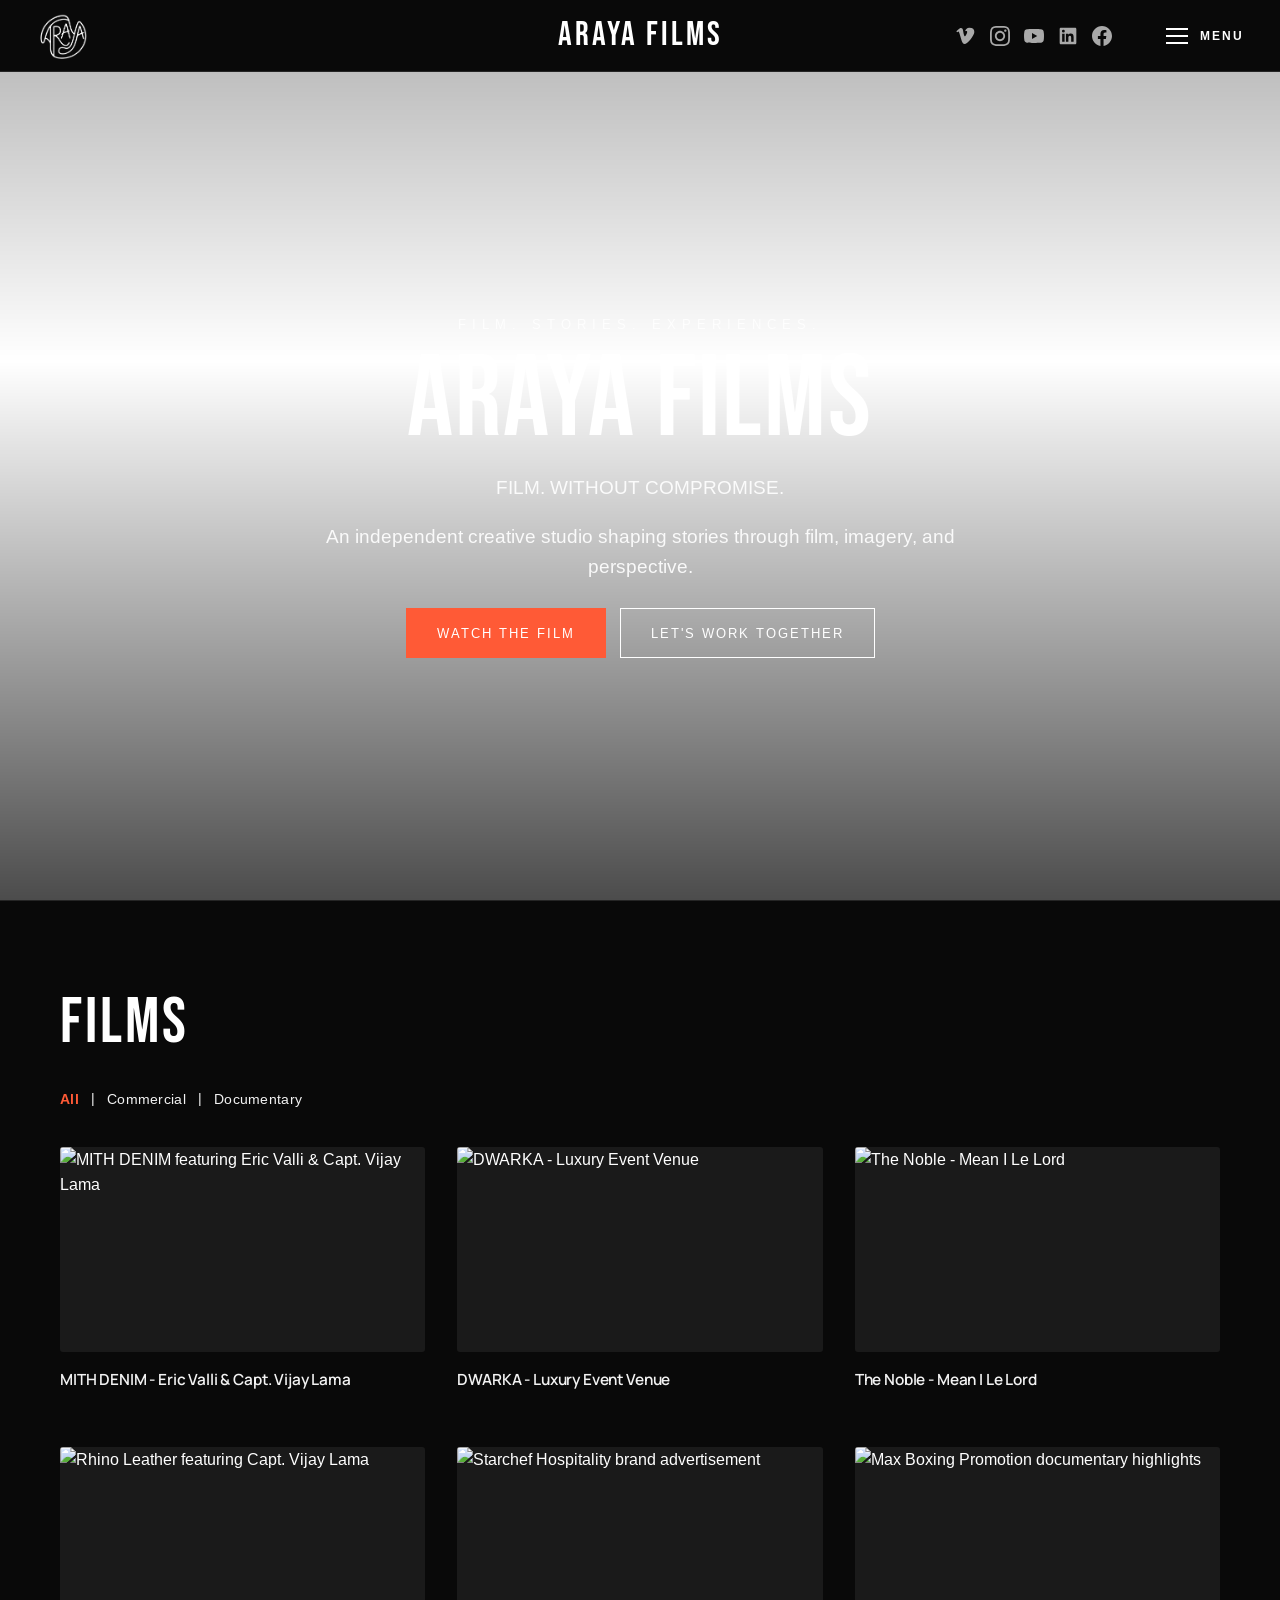
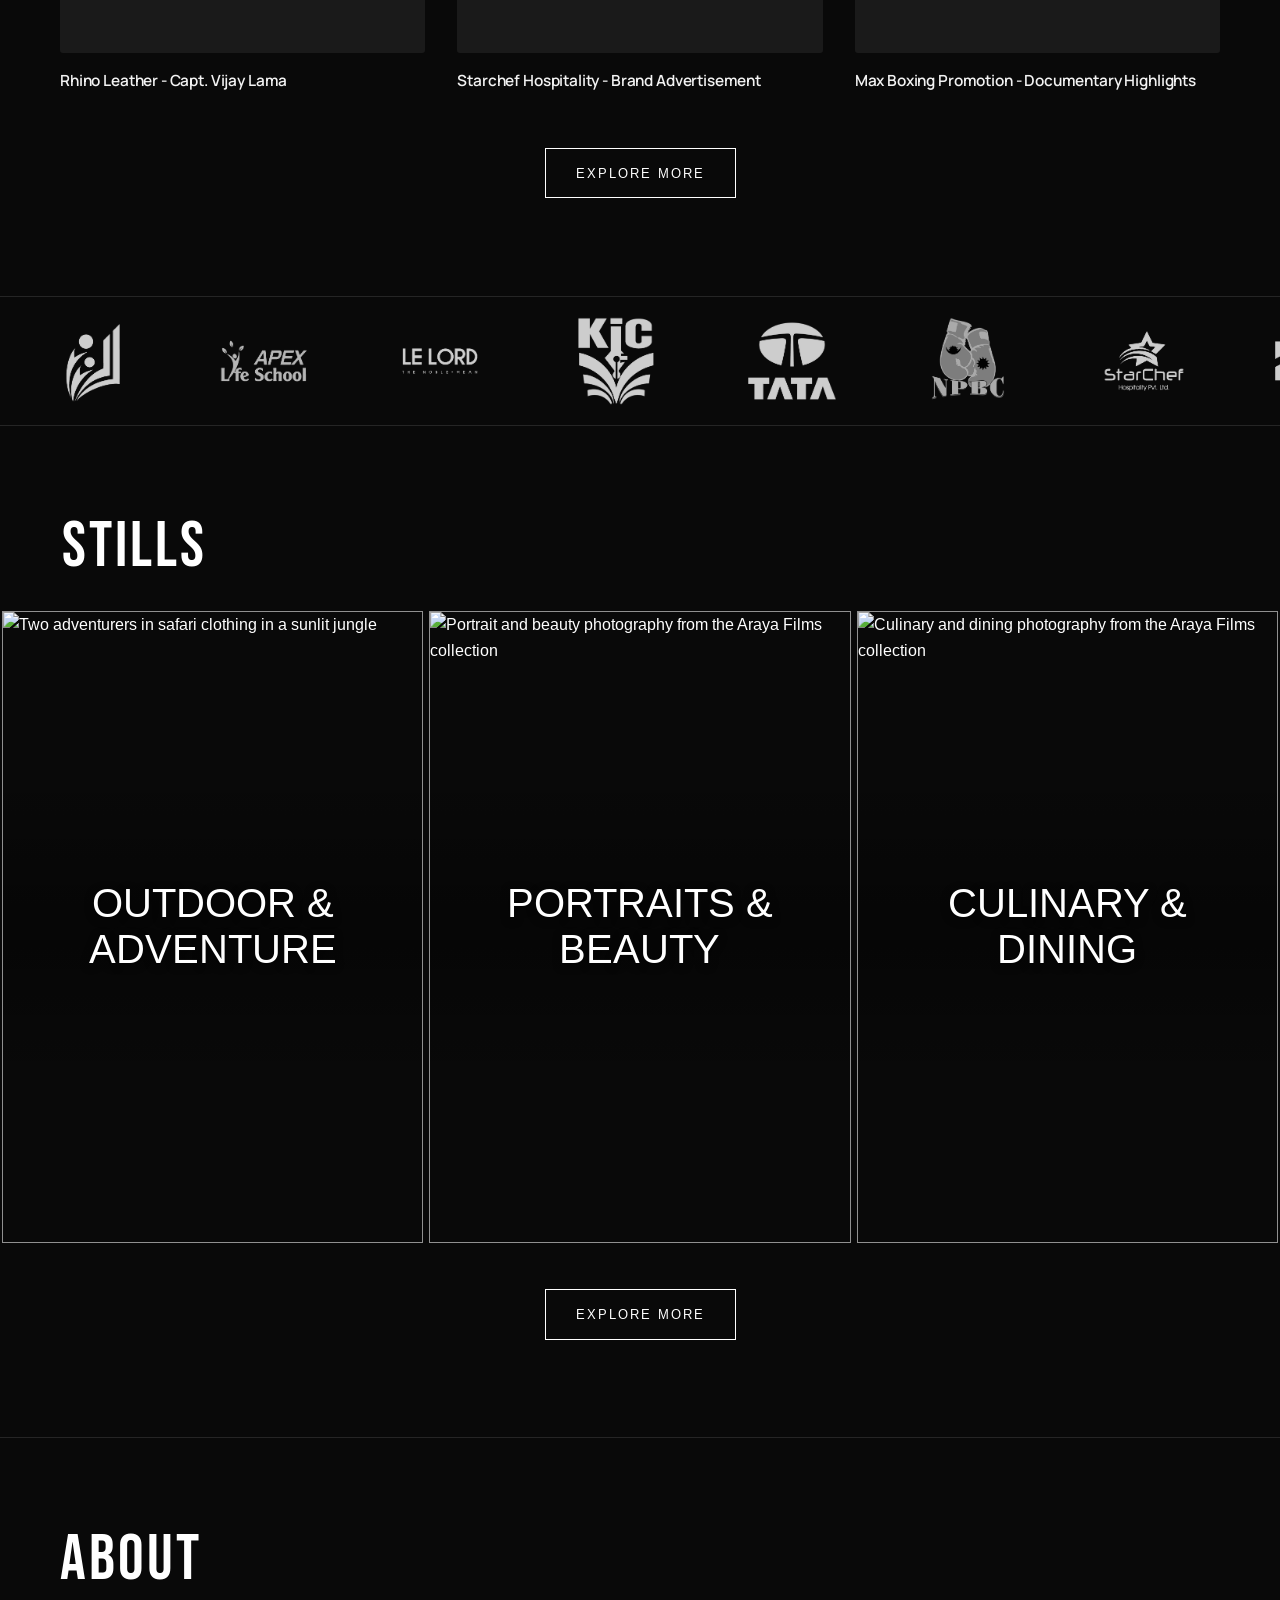
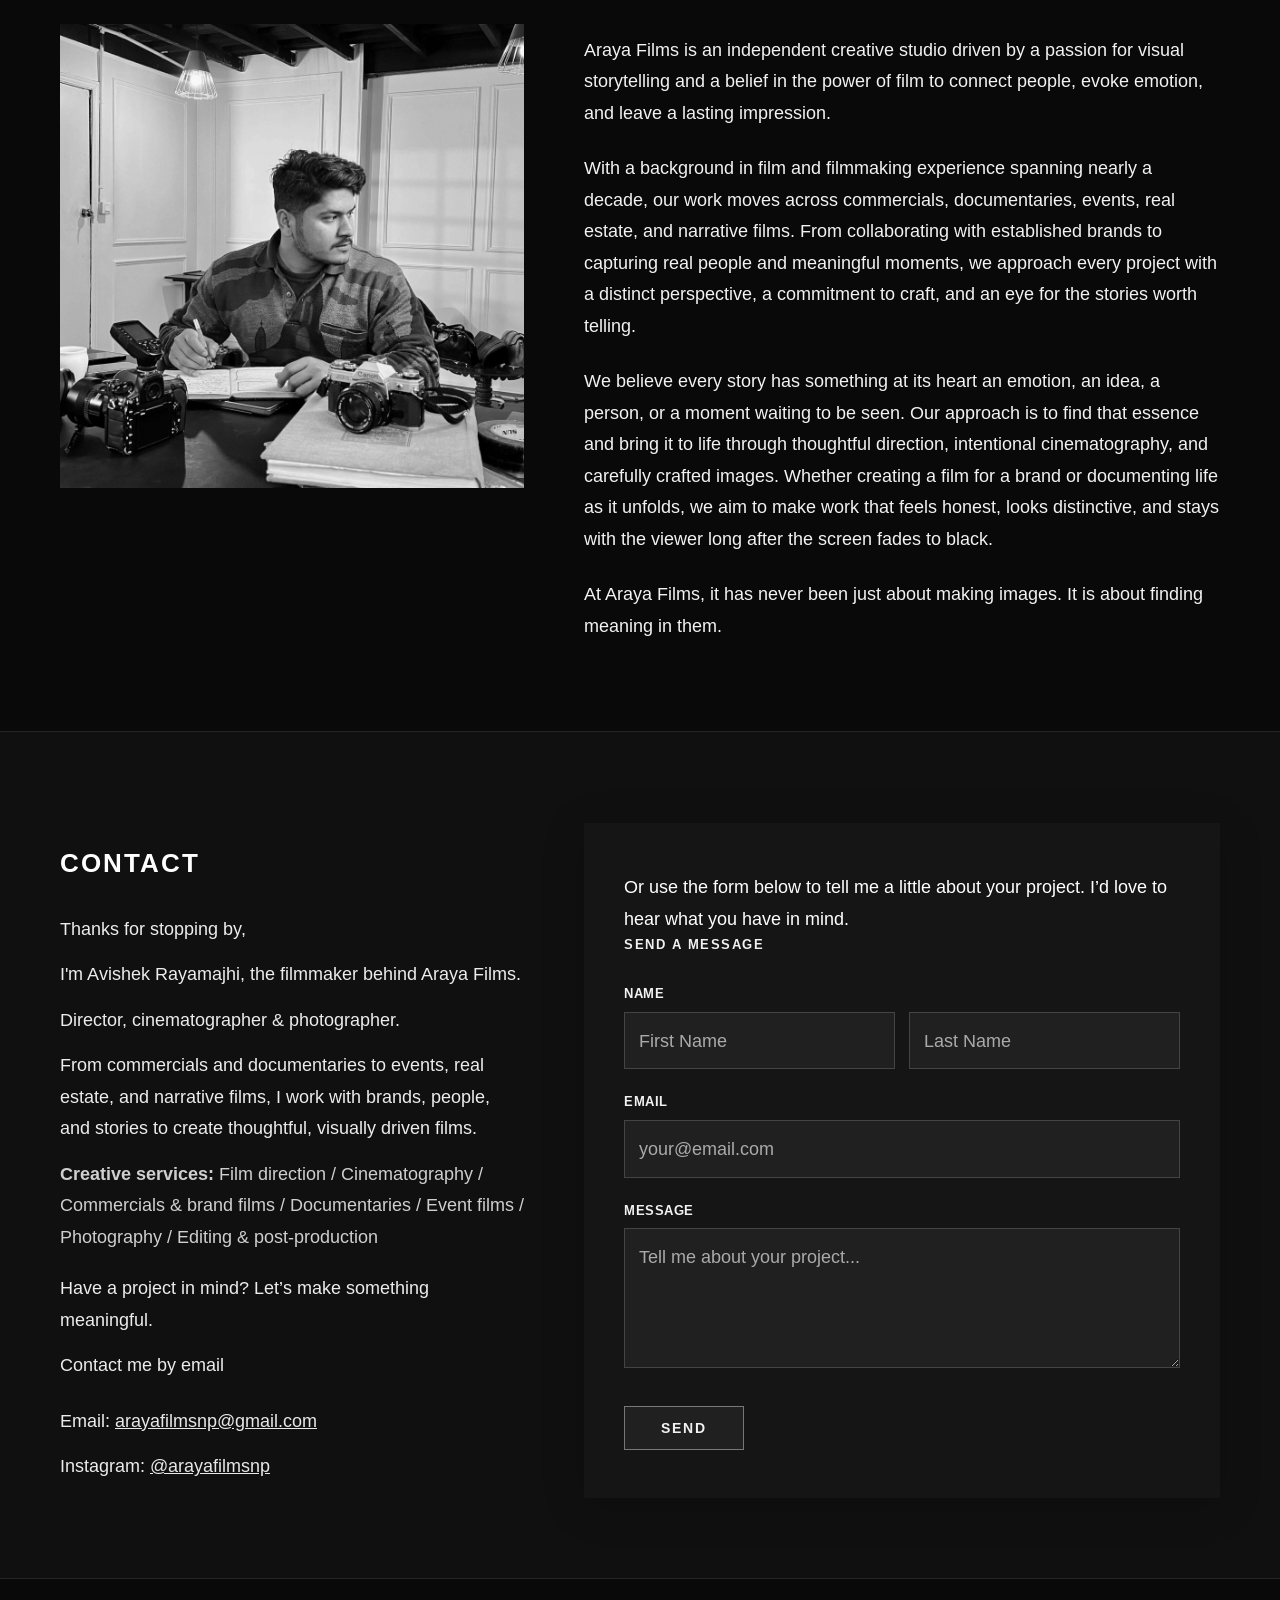
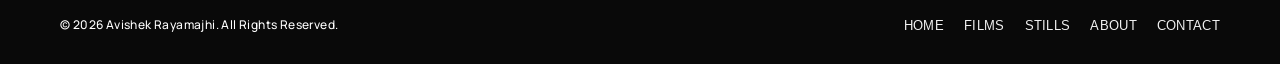
==== commit 2d201020: "seo" ====
--- a/index.html
+++ b/index.html
@@ -90,6 +90,7 @@
         "name": "Araya Films | Avishek Rayamajhi - Filmmaker",
         "description": "Araya Films by Avishek Rayamajhi, filmmaker, director, cinematographer, photographer and editor in Kathmandu, Nepal. Explore films and photography.",
         "isPartOf": {"@id": "https://www.arayafilms.com/#website"},
+        "mainEntity": {"@id": "https://www.arayafilms.com/#person"},
         "about": [{"@id": "https://www.arayafilms.com/#person"}, {"@id": "https://www.arayafilms.com/#organization"}]
       }
     ]
@@ -364,7 +365,7 @@
         <section class="contact__info" aria-label="Contact information">
           <h2>Contact</h2>
           <p>Thanks for stopping by,</p>
-          <p>I’m Avishek, the filmmaker behind Araya Films.</p>
+          <p>I'm Avishek Rayamajhi, the filmmaker behind Araya Films.</p>
           <p>Director, cinematographer &amp; photographer.</p>
 
           <p>From commercials and documentaries to events, real estate, and narrative films, I work with brands, people, and stories to create thoughtful, visually driven films.</p>
